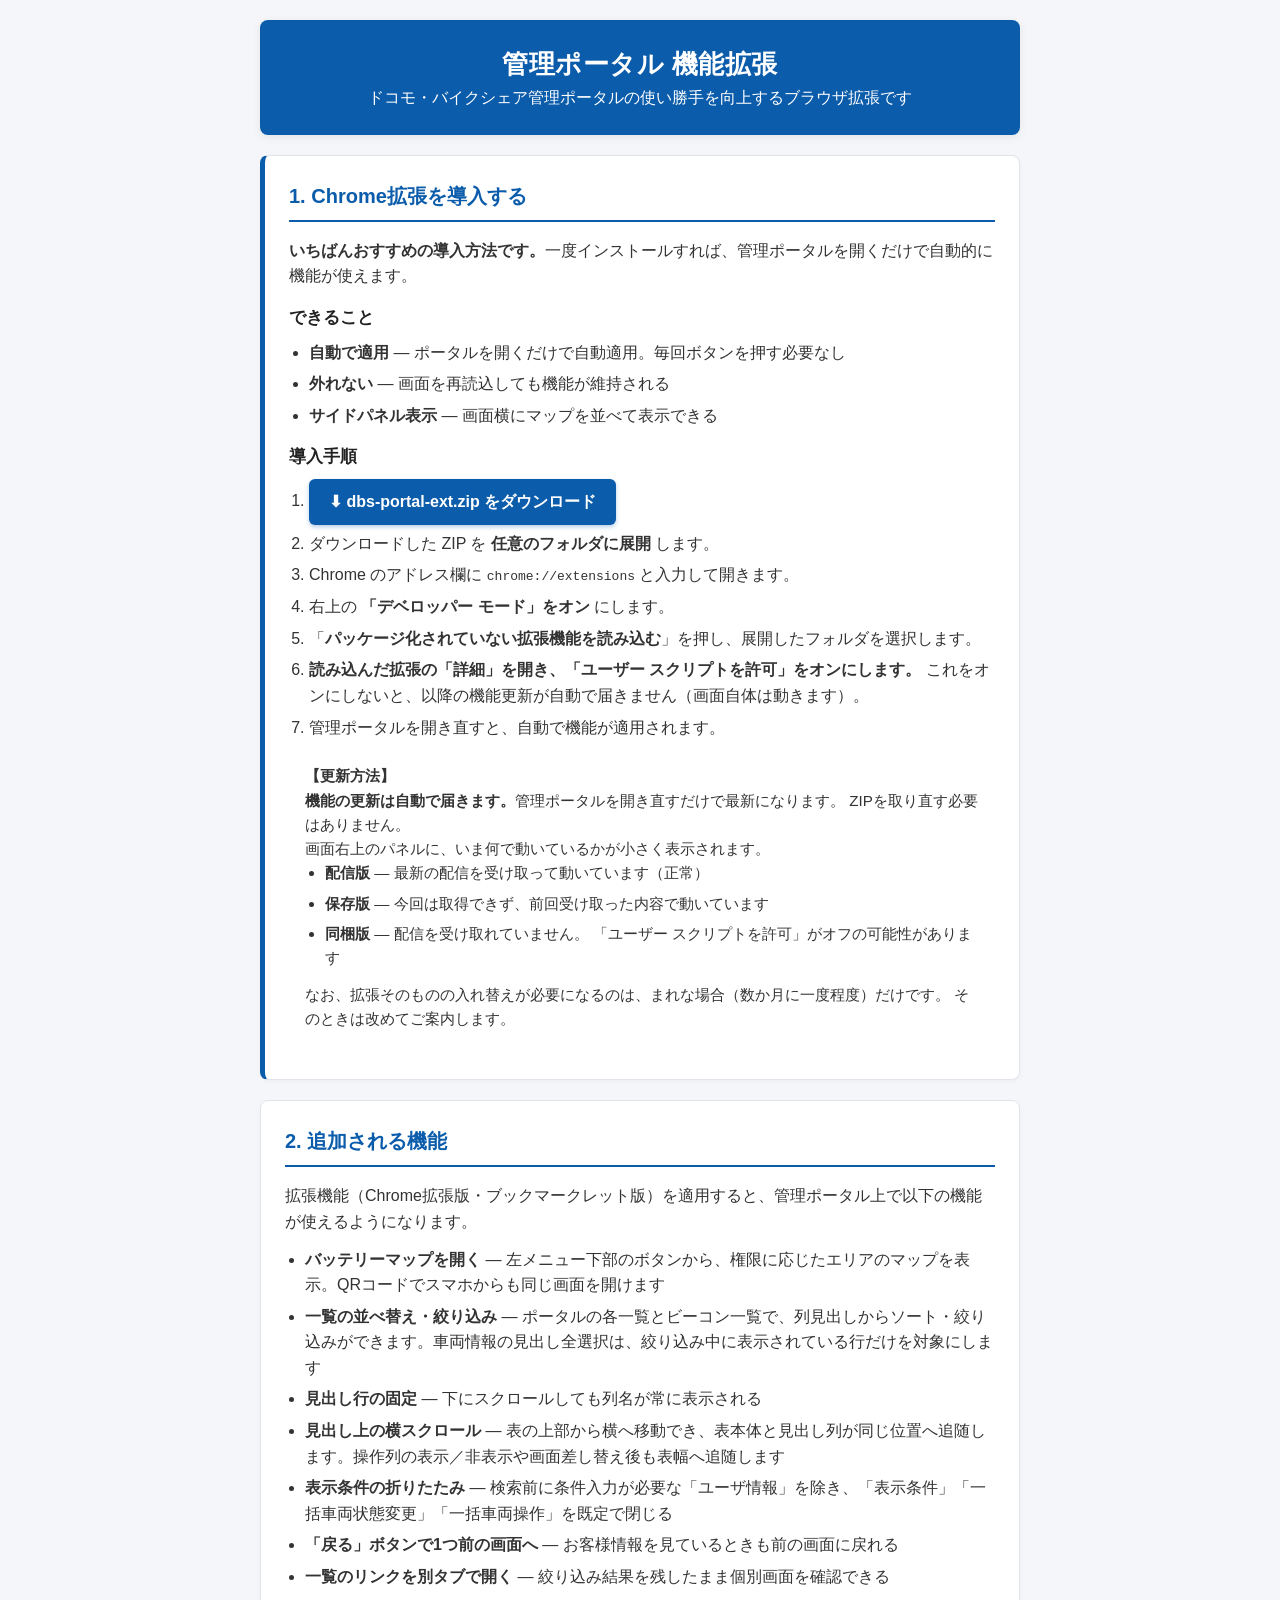
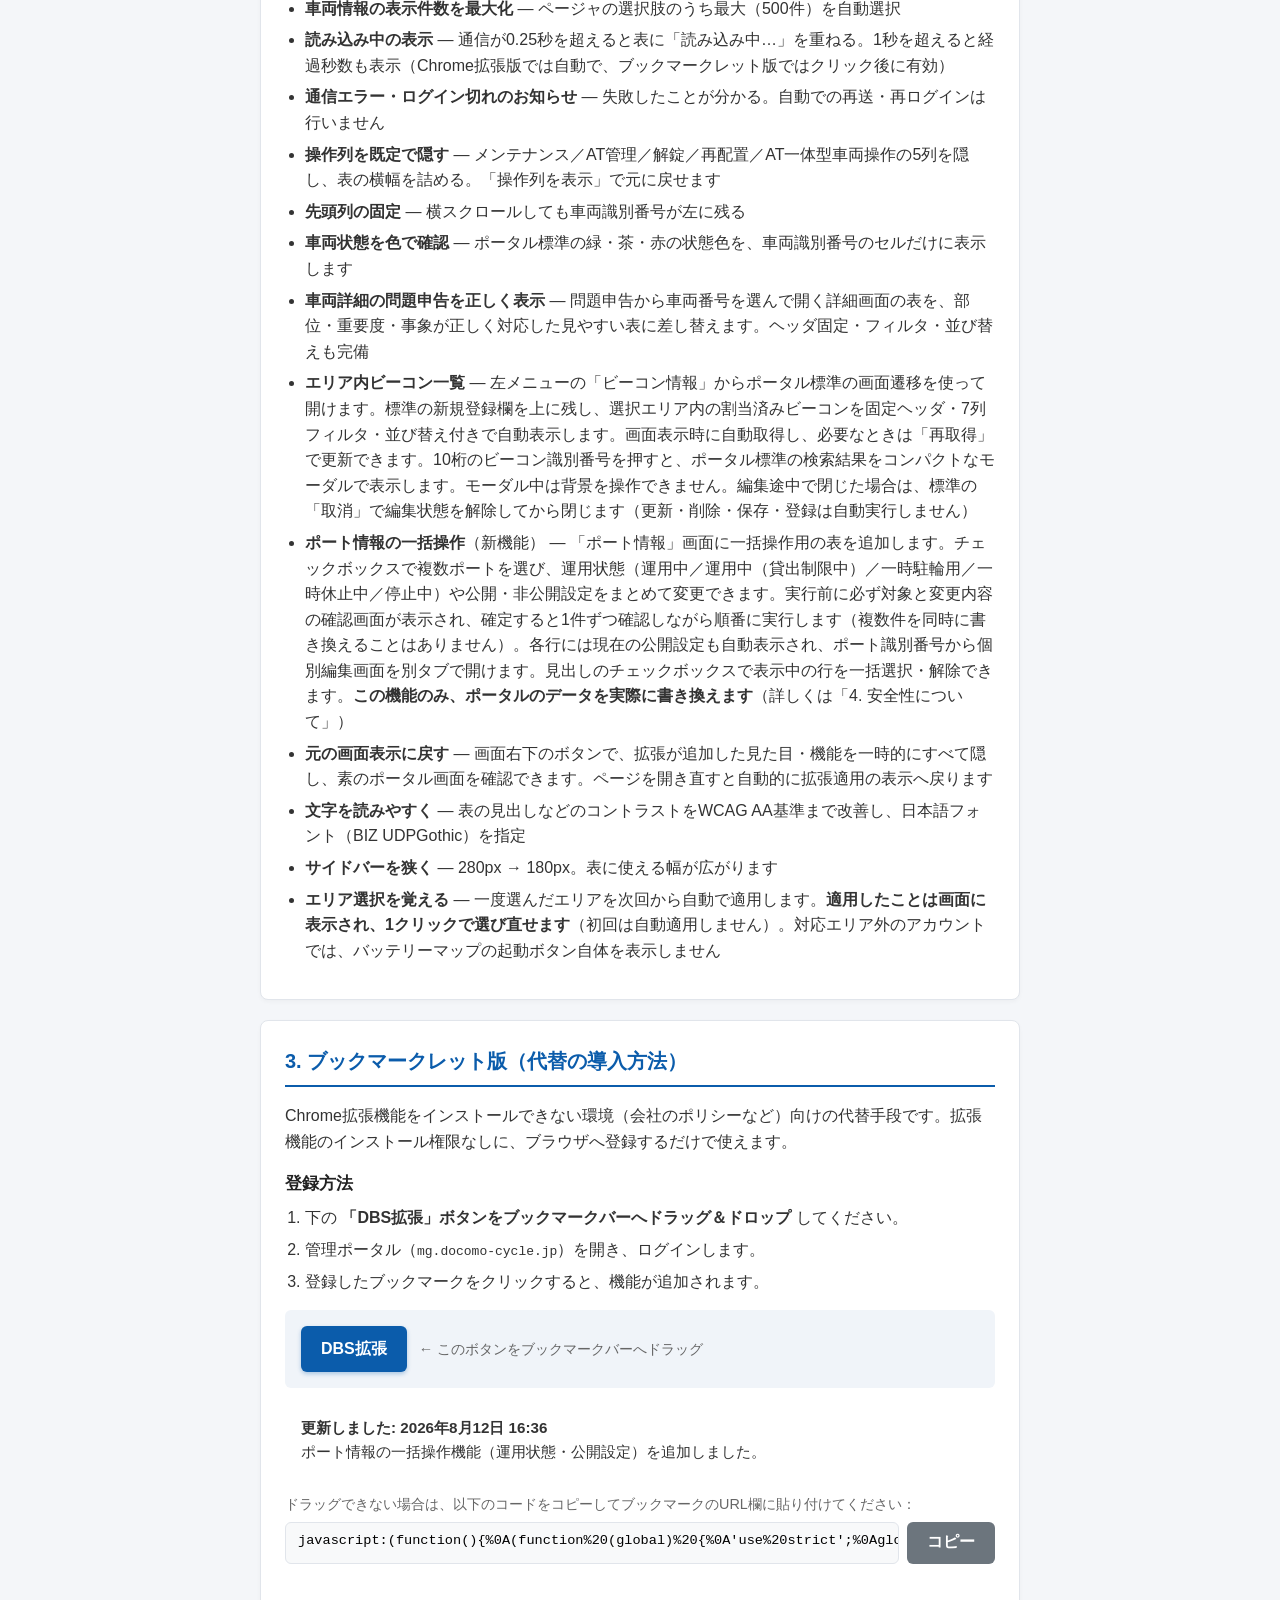
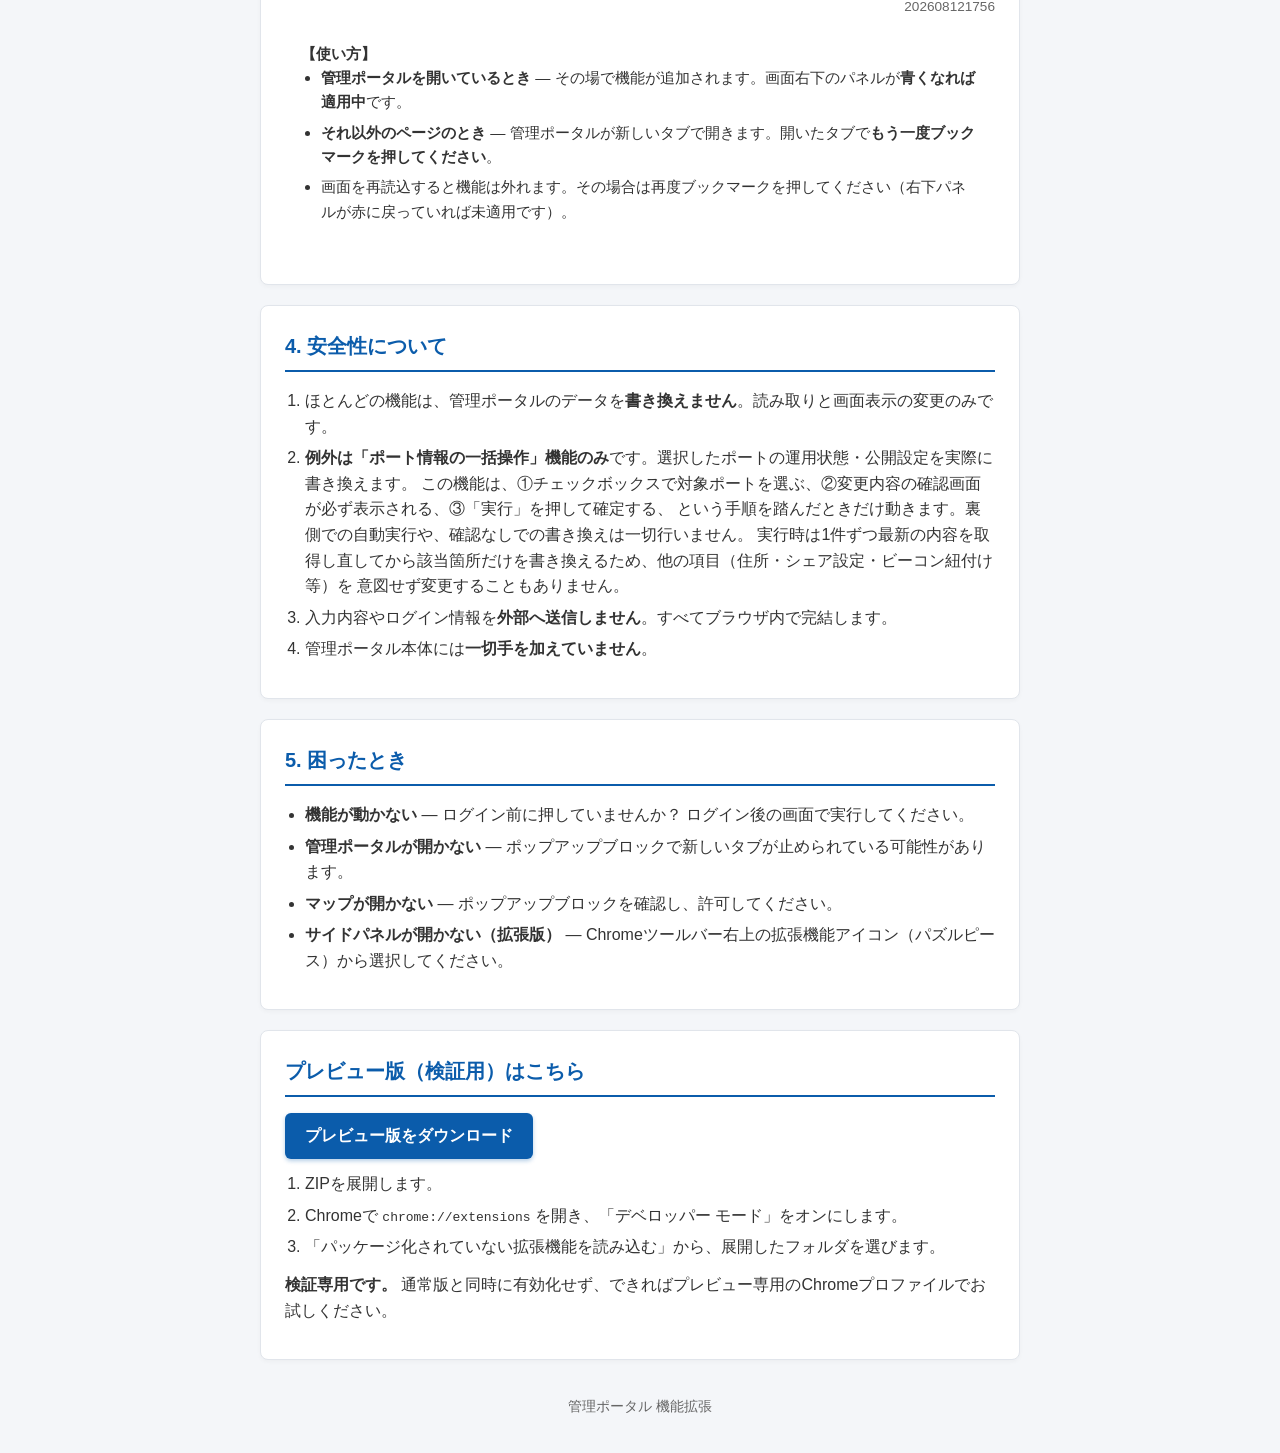
==== ext/index.html @ a85976df "ext: publish table polish preview and install guide" ====
<!DOCTYPE html>
<html lang="ja">
<head>
  <meta charset="utf-8">
  <meta name="viewport" content="width=device-width, initial-scale=1">
  <title>管理ポータル 機能拡張のご案内</title>
  <link rel="stylesheet" href="style.css">
  <script src="guide.js" defer></script>
</head>
<body>
  <div class="container">
    <header class="header">
      <h1>管理ポータル 機能拡張</h1>
      <p class="subtitle">ドコモ・バイクシェア管理ポータルの使い勝手を向上するブラウザ拡張です</p>
    </header>

    <main class="content">
      <!-- ===== 1. 導入（Chrome拡張） ===== -->
      <section class="card highlight-card" id="extension-section">
        <h2>1. Chrome拡張を導入する</h2>
        <p><strong>いちばんおすすめの導入方法です。</strong>一度インストールすれば、管理ポータルを開くだけで自動的に機能が使えます。</p>

        <h3>できること</h3>
        <ul>
          <li><strong>自動で適用</strong> — ポータルを開くだけで自動適用。毎回ボタンを押す必要なし</li>
          <li><strong>外れない</strong> — 画面を再読込しても機能が維持される</li>
          <li><strong>サイドパネル表示</strong> — 画面横にマップを並べて表示できる</li>
        </ul>

        <h3>導入手順</h3>
        <ol>
          <li><a href="dbs-portal-ext.zip" class="btn btn-primary">⬇ dbs-portal-ext.zip をダウンロード</a></li>
          <li>ダウンロードした ZIP を <strong>任意のフォルダに展開</strong> します。</li>
          <li>Chrome のアドレス欄に <code>chrome://extensions</code> と入力して開きます。</li>
          <li>右上の <strong>「デベロッパー モード」をオン</strong> にします。</li>
          <li>「<strong>パッケージ化されていない拡張機能を読み込む</strong>」を押し、展開したフォルダを選択します。</li>
          <li><strong>読み込んだ拡張の「詳細」を開き、「ユーザー スクリプトを許可」をオンにします。</strong>
            これをオンにしないと、以降の機能更新が自動で届きません（画面自体は動きます）。</li>
          <li>管理ポータルを開き直すと、自動で機能が適用されます。</li>
        </ol>

        <div class="alert alert-info">
          <p><strong>【更新方法】</strong></p>
          <p><strong>機能の更新は自動で届きます。</strong>管理ポータルを開き直すだけで最新になります。
            ZIPを取り直す必要はありません。</p>
          <p>画面右上のパネルに、いま何で動いているかが小さく表示されます。</p>
          <ul>
            <li><strong>配信版</strong> — 最新の配信を受け取って動いています（正常）</li>
            <li><strong>保存版</strong> — 今回は取得できず、前回受け取った内容で動いています</li>
            <li><strong>同梱版</strong> — 配信を受け取れていません。
              「ユーザー スクリプトを許可」がオフの可能性があります</li>
          </ul>
          <p>なお、拡張そのものの入れ替えが必要になるのは、まれな場合（数か月に一度程度）だけです。
            そのときは改めてご案内します。</p>
        </div>
      </section>

      <!-- ===== 2. 追加される機能 ===== -->
      <section class="card">
        <h2>2. 追加される機能</h2>
        <p>拡張機能（Chrome拡張版・ブックマークレット版）を適用すると、管理ポータル上で以下の機能が使えるようになります。</p>
        <ul>
          <li><strong>バッテリーマップを開く</strong> — 左メニュー下部のボタンから、権限に応じたエリアのマップを表示。QRコードでスマホからも同じ画面を開けます</li>
          <li><strong>一覧の並べ替え・絞り込み</strong> — ポータルの各一覧とビーコン一覧で、列見出しからソート・絞り込みができます。車両情報の見出し全選択は、絞り込み中に表示されている行だけを対象にします</li>
          <li><strong>見出し行の固定</strong> — 下にスクロールしても列名が常に表示される</li>
          <li><strong>見出し上の横スクロール</strong> — 表の上部から横へ移動でき、表本体と見出し列が同じ位置へ追随します。操作列の表示／非表示や画面差し替え後も表幅へ追随します</li>
          <li><strong>表示条件の折りたたみ</strong> — 検索前に条件入力が必要な「ユーザ情報」を除き、「表示条件」「一括車両状態変更」「一括車両操作」を既定で閉じる</li>
          <li><strong>「戻る」ボタンで1つ前の画面へ</strong> — お客様情報を見ているときも前の画面に戻れる</li>
          <li><strong>一覧のリンクを別タブで開く</strong> — 絞り込み結果を残したまま個別画面を確認できる</li>
          <li><strong>車両情報の表示件数を最大化</strong> — ページャの選択肢のうち最大（500件）を自動選択</li>
          <li><strong>読み込み中の表示</strong> — 通信が0.25秒を超えると表に「読み込み中…」を重ねる。1秒を超えると経過秒数も表示（Chrome拡張版では自動で、ブックマークレット版ではクリック後に有効）</li>
          <li><strong>通信エラー・ログイン切れのお知らせ</strong> — 失敗したことが分かる。自動での再送・再ログインは行いません</li>
          <li><strong>操作列を既定で隠す</strong> — メンテナンス／AT管理／解錠／再配置／AT一体型車両操作の5列を隠し、表の横幅を詰める。「操作列を表示」で元に戻せます</li>
          <li><strong>先頭列の固定</strong> — 横スクロールしても車両識別番号が左に残る</li>
          <li><strong>車両状態を色で確認</strong> — ポータル標準の緑・茶・赤の状態色を、車両識別番号のセルだけに表示します</li>
          <li><strong>車両詳細の問題申告を正しく表示</strong> — 問題申告から車両番号を選んで開く詳細画面の表を、部位・重要度・事象が正しく対応した見やすい表に差し替えます。ヘッダ固定・フィルタ・並び替えも完備</li>
          <li><strong>エリア内ビーコン一覧</strong> — 左メニューの「ビーコン情報」からポータル標準の画面遷移を使って開けます。標準の新規登録欄を上に残し、選択エリア内の割当済みビーコンを固定ヘッダ・7列フィルタ・並び替え付きで自動表示します。画面表示時に自動取得し、必要なときは「再取得」で更新できます。10桁のビーコン識別番号を押すと、ポータル標準の検索結果をコンパクトなモーダルで表示します。モーダル中は背景を操作できません。編集途中で閉じた場合は、標準の「取消」で編集状態を解除してから閉じます（更新・削除・保存・登録は自動実行しません）</li>
          <li><strong>ポート情報の一括操作</strong>（新機能） — 「ポート情報」画面に一括操作用の表を追加します。チェックボックスで複数ポートを選び、運用状態（運用中／運用中（貸出制限中）／一時駐輪用／一時休止中／停止中）や公開・非公開設定をまとめて変更できます。実行前に必ず対象と変更内容の確認画面が表示され、確定すると1件ずつ確認しながら順番に実行します（複数件を同時に書き換えることはありません）。各行には現在の公開設定も自動表示され、ポート識別番号から個別編集画面を別タブで開けます。見出しのチェックボックスで表示中の行を一括選択・解除できます。<strong>この機能のみ、ポータルのデータを実際に書き換えます</strong>（詳しくは「4. 安全性について」）</li>
          <li><strong>元の画面表示に戻す</strong> — 画面右下のボタンで、拡張が追加した見た目・機能を一時的にすべて隠し、素のポータル画面を確認できます。ページを開き直すと自動的に拡張適用の表示へ戻ります</li>
          <li><strong>文字を読みやすく</strong> — 表の見出しなどのコントラストをWCAG AA基準まで改善し、日本語フォント（BIZ UDPGothic）を指定</li>
          <li><strong>サイドバーを狭く</strong> — 280px → 180px。表に使える幅が広がります</li>
          <li><strong>エリア選択を覚える</strong> — 一度選んだエリアを次回から自動で適用します。<strong>適用したことは画面に表示され、1クリックで選び直せます</strong>（初回は自動適用しません）。対応エリア外のアカウントでは、バッテリーマップの起動ボタン自体を表示しません</li>
        </ul>
      </section>

      <!-- ===== 3. ブックマークレット版（代替の導入方法） ===== -->
      <section class="card" id="bookmarklet-section">
        <h2>3. ブックマークレット版（代替の導入方法）</h2>
        <p>Chrome拡張機能をインストールできない環境（会社のポリシーなど）向けの代替手段です。拡張機能のインストール権限なしに、ブラウザへ登録するだけで使えます。</p>

        <div id="bookmarklet-status-container">
          <h3>登録方法</h3>
          <ol>
            <li>下の <strong>「DBS拡張」ボタンをブックマークバーへドラッグ＆ドロップ</strong> してください。</li>
            <li>管理ポータル（<code>mg.docomo-cycle.jp</code>）を開き、ログインします。</li>
            <li>登録したブックマークをクリックすると、機能が追加されます。</li>
          </ol>

          <div class="bookmarklet-drag-area">
            <a id="bookmarklet-link" href="#" class="btn btn-primary btn-drag">DBS拡張</a>
            <span class="drag-help">← このボタンをブックマークバーへドラッグ</span>
          </div>


        <div class="alert alert-success" id="update-notice">
          <p><strong>更新しました: 2026年8月12日 16:36</strong></p>
          <p>ポート情報の一括操作機能（運用状態・公開設定）を追加しました。</p>
        </div>
<div class="bookmarklet-copy-area">
            <label for="bookmarklet-text">ドラッグできない場合は、以下のコードをコピーしてブックマークのURL欄に貼り付けてください：</label>
            <div class="input-group">
              <textarea id="bookmarklet-text" readonly placeholder="読み込み中..."></textarea>
              <button type="button" id="btn-copy-bookmarklet" class="btn btn-secondary">コピー</button>
            </div>
            <span id="copy-message" class="copy-message" aria-live="polite"></span>
          </div>

          <div id="version-info" class="version-info">
            <span id="bookmarklet-version">読み込み中...</span>
          </div>
        </div>

        <div class="alert alert-info">
          <p><strong>【使い方】</strong></p>
          <ul>
            <li><strong>管理ポータルを開いているとき</strong> — その場で機能が追加されます。画面右下のパネルが<strong>青くなれば適用中</strong>です。</li>
            <li><strong>それ以外のページのとき</strong> — 管理ポータルが新しいタブで開きます。開いたタブで<strong>もう一度ブックマークを押してください</strong>。</li>
            <li>画面を再読込すると機能は外れます。その場合は再度ブックマークを押してください（右下パネルが赤に戻っていれば未適用です）。</li>
          </ul>
        </div>
      </section>

      <!-- ===== 4. 安全性について ===== -->
      <section class="card security-card">
        <h2>4. 安全性について</h2>
        <ul>
          <li>ほとんどの機能は、管理ポータルのデータを<strong>書き換えません</strong>。読み取りと画面表示の変更のみです。</li>
          <li><strong>例外は「ポート情報の一括操作」機能のみ</strong>です。選択したポートの運用状態・公開設定を実際に書き換えます。
            この機能は、①チェックボックスで対象ポートを選ぶ、②変更内容の確認画面が必ず表示される、③「実行」を押して確定する、
            という手順を踏んだときだけ動きます。裏側での自動実行や、確認なしでの書き換えは一切行いません。
            実行時は1件ずつ最新の内容を取得し直してから該当箇所だけを書き換えるため、他の項目（住所・シェア設定・ビーコン紐付け等）を
            意図せず変更することもありません。</li>
          <li>入力内容やログイン情報を<strong>外部へ送信しません</strong>。すべてブラウザ内で完結します。</li>
          <li>管理ポータル本体には<strong>一切手を加えていません</strong>。</li>
        </ul>
      </section>

      <!-- ===== 5. 困ったとき ===== -->
      <section class="card">
        <h2>5. 困ったとき</h2>
        <ul>
          <li><strong>機能が動かない</strong> — ログイン前に押していませんか？ ログイン後の画面で実行してください。</li>
          <li><strong>管理ポータルが開かない</strong> — ポップアップブロックで新しいタブが止められている可能性があります。</li>
          <li><strong>マップが開かない</strong> — ポップアップブロックを確認し、許可してください。</li>
          <li><strong>サイドパネルが開かない（拡張版）</strong> — Chromeツールバー右上の拡張機能アイコン（パズルピース）から選択してください。</li>
        </ul>
      </section>

      <section class="card" id="preview-extension">
        <h2>プレビュー版（検証用）はこちら</h2>
        <p><a class="btn btn-primary" href="preview/dbs-portal-ext-preview-202608130729.zip">プレビュー版をダウンロード</a></p>
        <ol>
          <li>ZIPを展開します。</li>
          <li>Chromeで <code>chrome://extensions</code> を開き、「デベロッパー モード」をオンにします。</li>
          <li>「パッケージ化されていない拡張機能を読み込む」から、展開したフォルダを選びます。</li>
        </ol>
        <p><strong>検証専用です。</strong> 通常版と同時に有効化せず、できればプレビュー専用のChromeプロファイルでお試しください。</p>
      </section>
    </main>

    <footer class="footer">
      <p>管理ポータル 機能拡張</p>
    </footer>
  </div>
</body>
</html>
---- ext/style.css ----
/* 基本スタイル */
:root {
  --primary-color: #0b5cab;
  --primary-hover: #08447f;
  --bg-color: #f4f6f9;
  --card-bg: #ffffff;
  --text-color: #333333;
  --text-muted: #666666;
  --border-color: #e1e5eb;
  --border-radius: 8px;
  --warning-bg: #fff9e6;
  --warning-border: #ffe58f;
  --warning-text: #8a6d3b;
  --notice-bg: #f0f7ff;
  --notice-border: #bae7ff;
  --status-blue: #0b5cab;
  --status-red: #d9534f;
}

* {
  box-sizing: border-box;
  margin: 0;
  padding: 0;
}

body {
  font-family: -apple-system, BlinkMacSystemFont, "Segoe UI", Roboto, "Helvetica Neue", Arial, "Hiragino Kaku Gothic ProN", "Hiragino Sans", Meiryo, sans-serif;
  line-height: 1.6;
  color: var(--text-color);
  background-color: var(--bg-color);
  padding: 20px 15px;
}

.container {
  max-width: 760px;
  margin: 0 auto;
}

/* ヘッダー */
.header {
  background-color: var(--primary-color);
  color: #ffffff;
  padding: 24px 20px;
  border-radius: var(--border-radius);
  margin-bottom: 20px;
  text-align: center;
  box-shadow: 0 2px 8px rgba(0,0,0,0.08);
}

.header h1 {
  font-size: 1.6rem;
  font-weight: 700;
  letter-spacing: 0.02em;
}

/* カード共通 */
.card {
  background: var(--card-bg);
  border: 1px solid var(--border-color);
  border-radius: var(--border-radius);
  padding: 24px;
  margin-bottom: 20px;
  box-shadow: 0 2px 4px rgba(0,0,0,0.03);
}

.card h2 {
  font-size: 1.25rem;
  color: var(--primary-color);
  border-bottom: 2px solid var(--primary-color);
  padding-bottom: 8px;
  margin-bottom: 16px;
}

.card h3 {
  font-size: 1.05rem;
  margin: 16px 0 8px 0;
  color: #222222;
}

.card p {
  margin-bottom: 12px;
}

.card ul, .card ol {
  margin-left: 20px;
  margin-bottom: 12px;
}

.card li {
  margin-bottom: 6px;
}

/* 強調カード */
.highlight-card {
  border-left: 5px solid var(--primary-color);
}

.lead-text {
  font-weight: 600;
  color: var(--primary-color);
}

/* ステータスインジケータ案内 */
.status-indicator-info {
  background: #f8f9fa;
  border-left: 4px solid var(--primary-color);
  padding: 12px 16px;
  margin: 12px 0;
  border-radius: 0 var(--border-radius) var(--border-radius) 0;
}

.status-indicator-info strong {
  color: var(--status-blue);
}

/* アラートボックス */
.alert {
  padding: 12px 16px;
  border-radius: 6px;
  margin: 12px 0;
  font-size: 0.95rem;
}

.alert-warning {
  background-color: var(--warning-bg);
  border: 1px solid var(--warning-border);
  color: var(--warning-text);
}

.alert-notice {
  background-color: var(--notice-bg);
  border: 1px solid var(--notice-border);
  color: #003a8c;
}

.alert p {
  margin-bottom: 0;
}

/* ブックマークレットエリア */
.bookmarklet-drag-area {
  display: flex;
  align-items: center;
  flex-wrap: wrap;
  gap: 12px;
  margin: 16px 0;
  padding: 16px;
  background-color: #f0f4f9;
  border-radius: 6px;
}

.btn {
  display: inline-block;
  font-weight: 600;
  text-align: center;
  vertical-align: middle;
  cursor: pointer;
  padding: 10px 20px;
  font-size: 1rem;
  border-radius: 6px;
  text-decoration: none;
  border: none;
  transition: background-color 0.2s ease;
}

.btn-primary {
  background-color: var(--primary-color);
  color: #ffffff;
  box-shadow: 0 2px 4px rgba(11, 92, 171, 0.3);
}

.btn-primary:hover {
  background-color: var(--primary-hover);
}

.btn-secondary {
  background-color: #6c757d;
  color: #ffffff;
}

.btn-secondary:hover {
  background-color: #5a6268;
}

.drag-help {
  font-size: 0.9rem;
  color: var(--text-muted);
}

.bookmarklet-copy-area {
  margin-top: 16px;
}

.bookmarklet-copy-area label {
  display: block;
  font-size: 0.9rem;
  margin-bottom: 6px;
  color: var(--text-muted);
}

.input-group {
  display: flex;
  gap: 8px;
}

#bookmarklet-text {
  flex: 1;
  height: 42px;
  padding: 8px 12px;
  font-family: monospace, monospace;
  font-size: 0.85rem;
  border: 1px solid var(--border-color);
  border-radius: 6px;
  resize: none;
  white-space: nowrap;
  overflow: hidden;
  text-overflow: ellipsis;
  background-color: #f8f9fa;
}

.copy-message {
  display: block;
  font-size: 0.85rem;
  color: #28a745;
  margin-top: 4px;
  min-height: 1.2em;
}

.version-info {
  margin-top: 12px;
  font-size: 0.85rem;
  color: var(--text-muted);
  text-align: right;
}

/* リスト・コード表現 */
.code-inline {
  font-family: monospace, monospace;
  background-color: #eef2f7;
  padding: 2px 6px;
  border-radius: 4px;
  color: #d63384;
  font-size: 0.9em;
}

.step-list ol, ol.step-list {
  padding-left: 20px;
}

.step-list li {
  margin-bottom: 8px;
}

.trouble-list li {
  margin-bottom: 12px;
}

.security-card ul {
  list-style-type: check;
}

/* エラー状態・準備中メッセージ */
.fallback-message {
  padding: 16px;
  background-color: #fff3cd;
  border: 1px solid #ffeeba;
  color: #856404;
  border-radius: 6px;
  font-weight: bold;
  text-align: center;
}

/* フッター */
.footer {
  text-align: center;
  padding: 16px;
  font-size: 0.85rem;
  color: var(--text-muted);
}
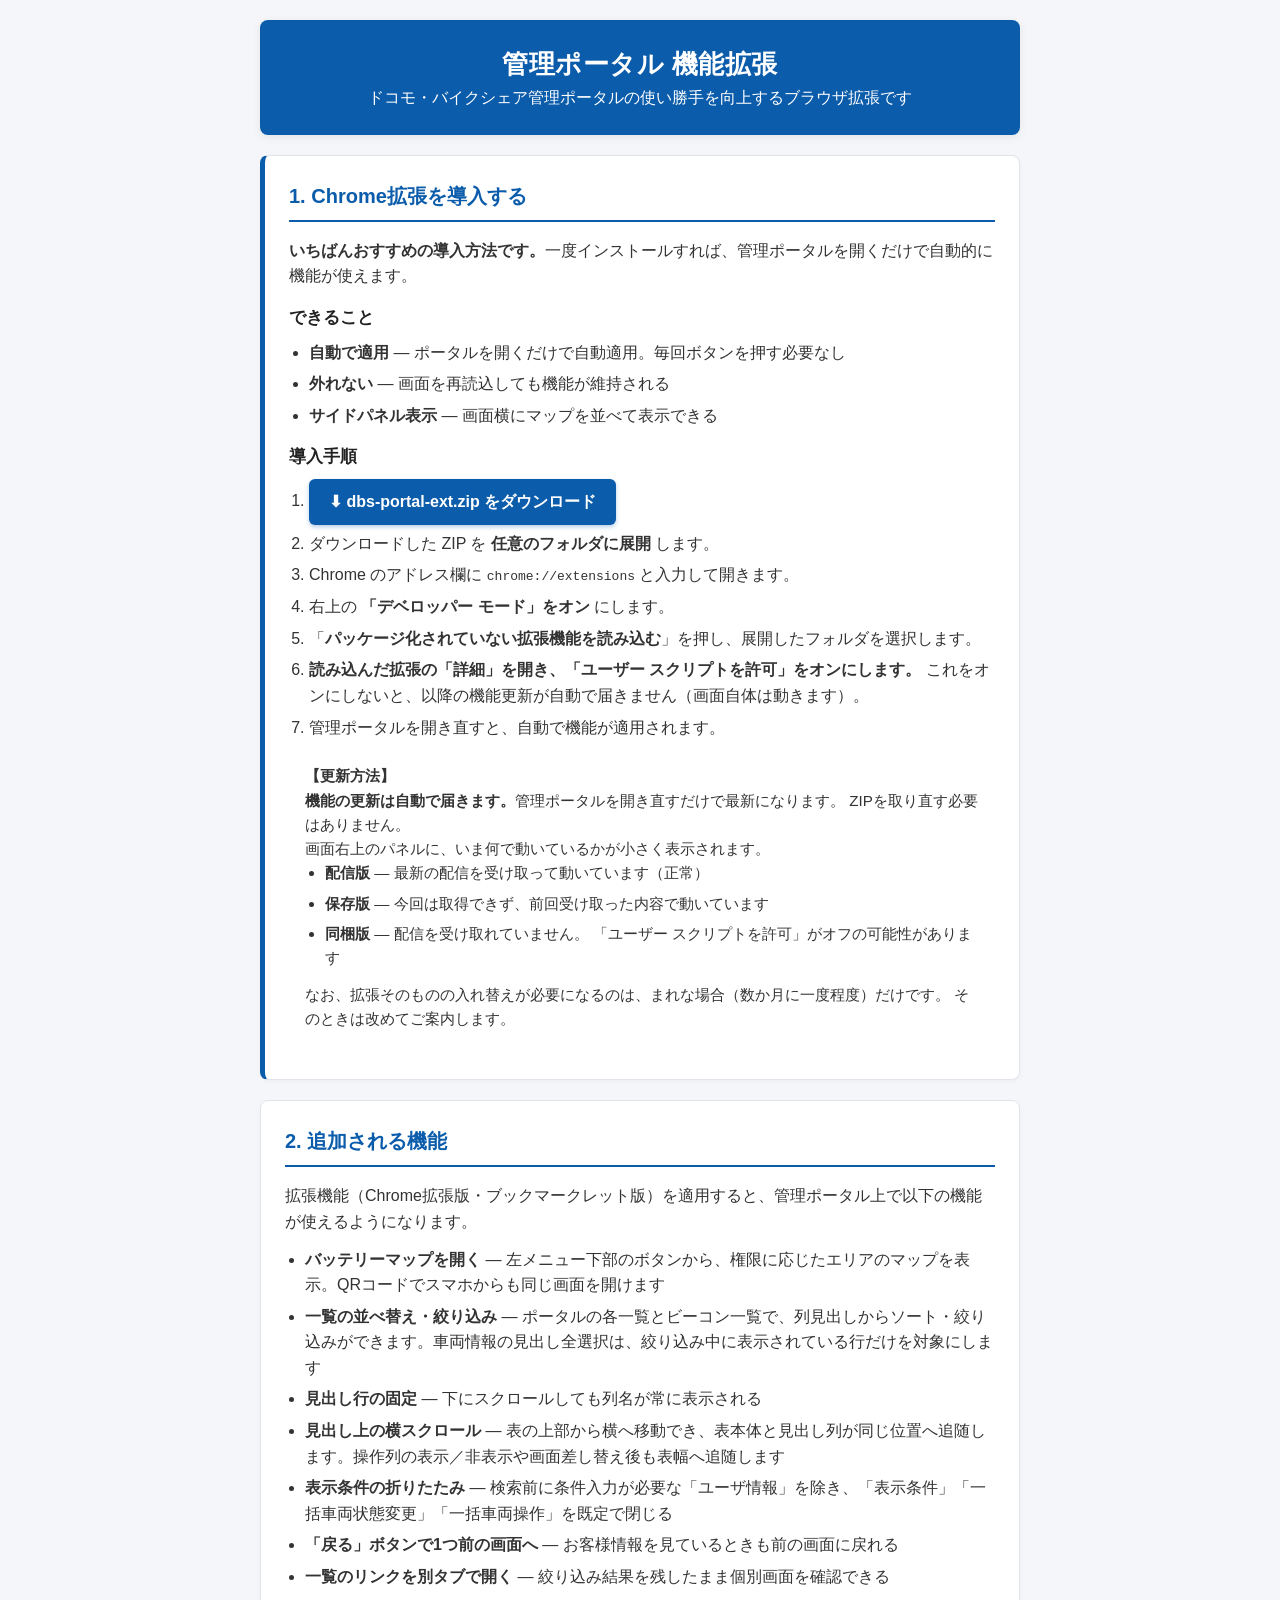
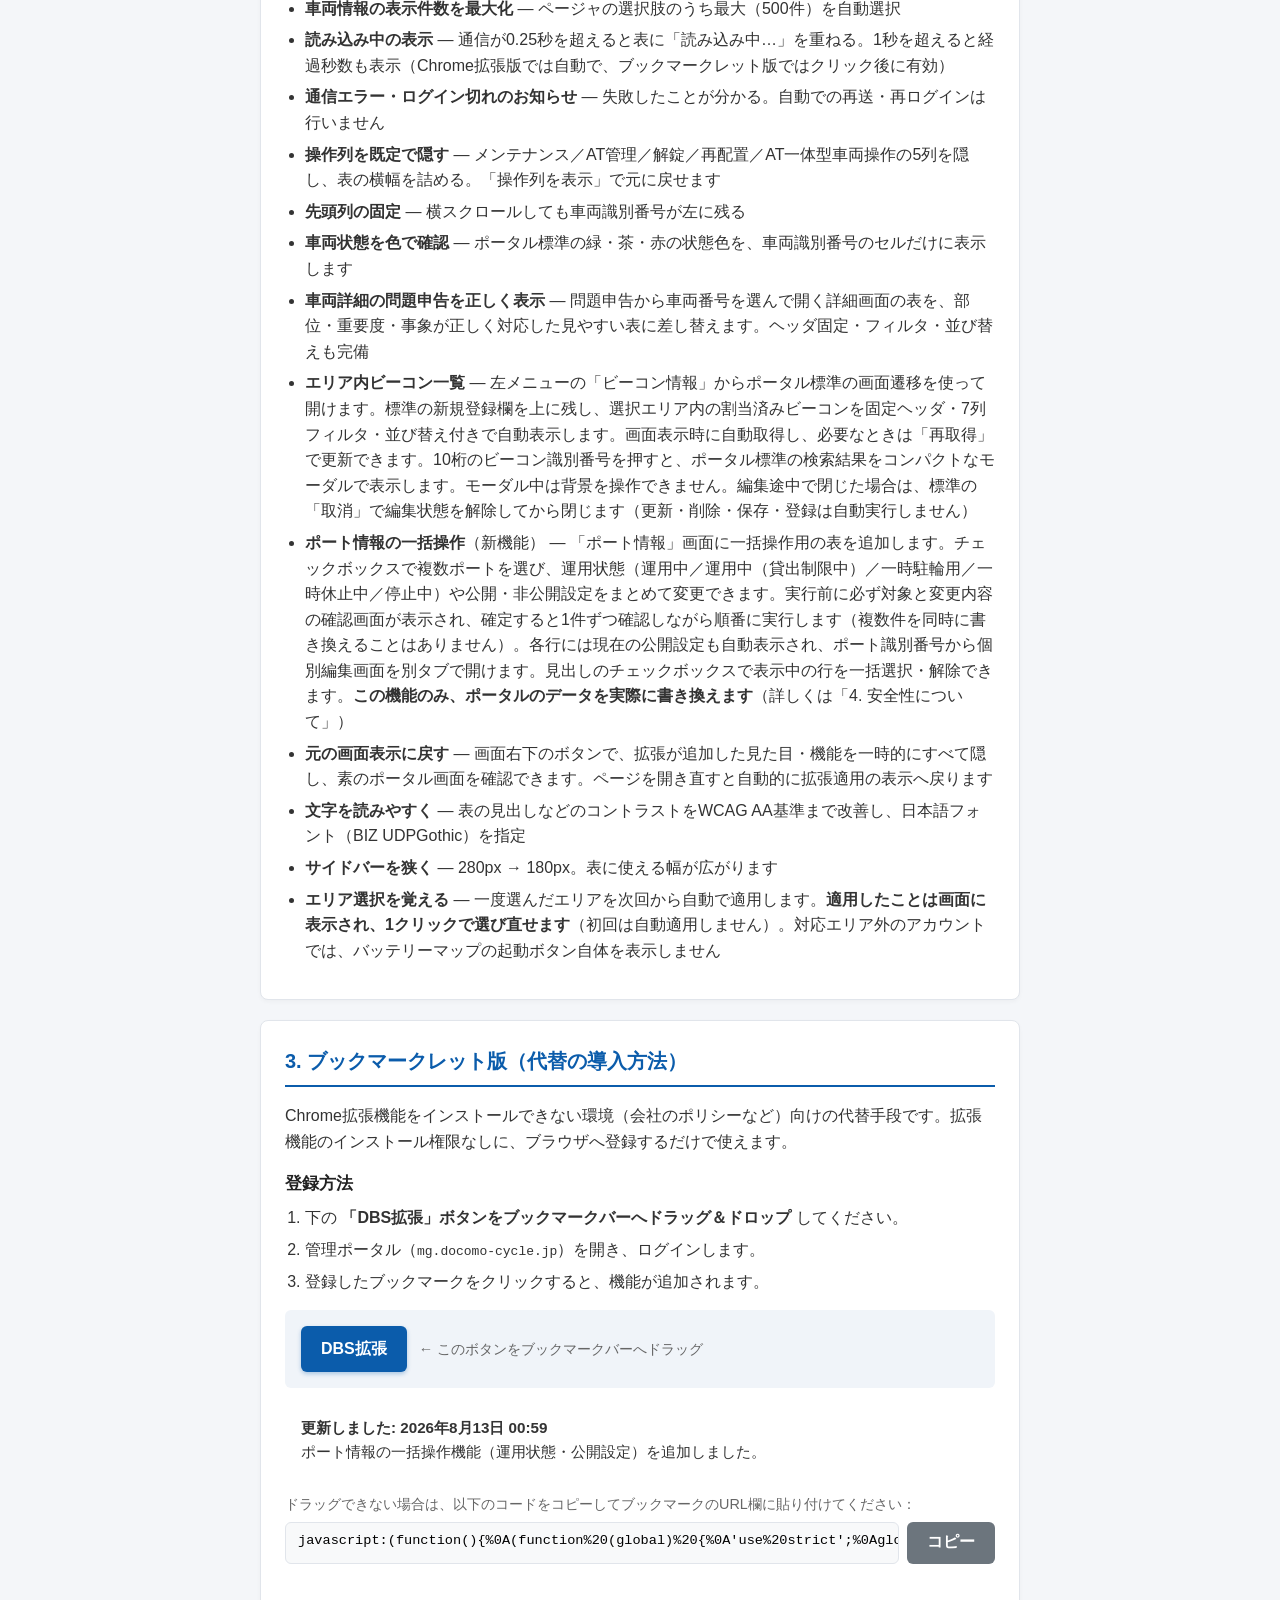
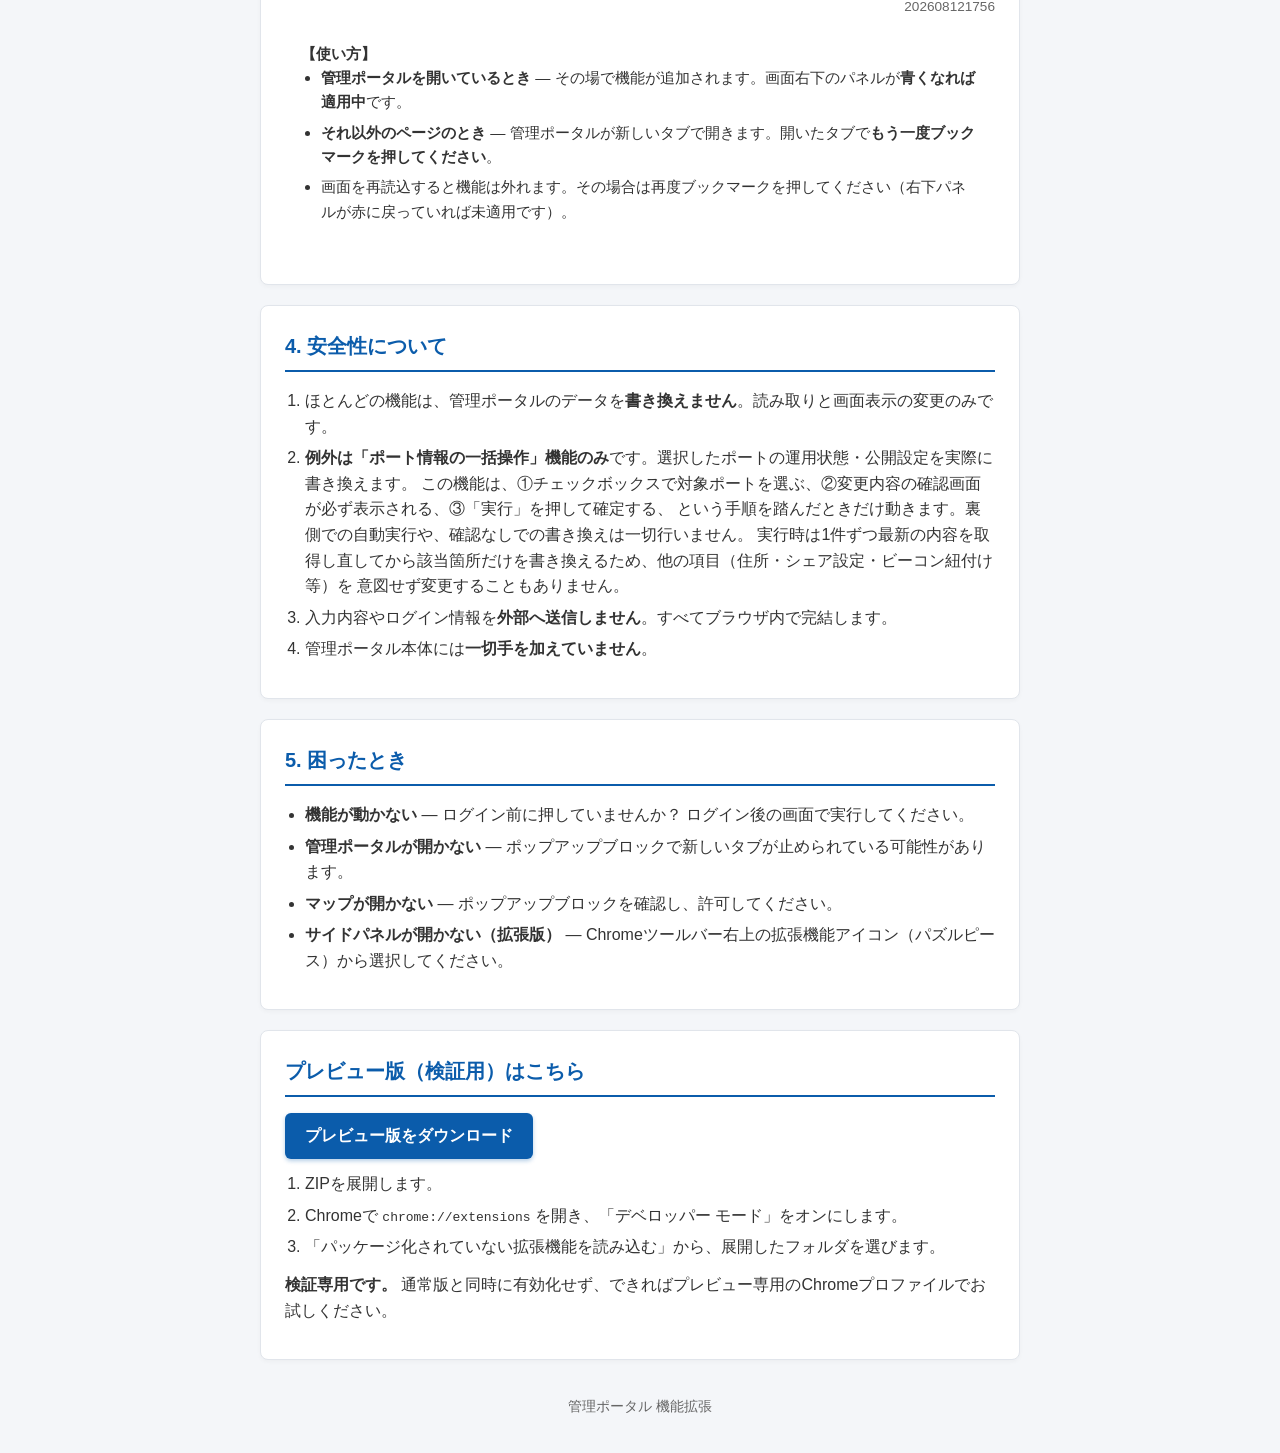
==== commit fce5dd92: "ext: publish preview fixes for navigation overlay and abort handling (202608130058)" ====
--- a/ext/index.html
+++ b/ext/index.html
@@ -1,4 +1,4 @@
-<!DOCTYPE html>
+﻿<!DOCTYPE html>
 <html lang="ja">
 <head>
   <meta charset="utf-8">
@@ -103,7 +103,7 @@
 
 
         <div class="alert alert-success" id="update-notice">
-          <p><strong>更新しました: 2026年8月12日 16:36</strong></p>
+          <p><strong>更新しました: 2026年8月13日 00:59</strong></p>
           <p>ポート情報の一括操作機能（運用状態・公開設定）を追加しました。</p>
         </div>
 <div class="bookmarklet-copy-area">
@@ -158,7 +158,7 @@
 
       <section class="card" id="preview-extension">
         <h2>プレビュー版（検証用）はこちら</h2>
-        <p><a class="btn btn-primary" href="preview/dbs-portal-ext-preview-202608130729.zip">プレビュー版をダウンロード</a></p>
+        <p><a class="btn btn-primary" href="preview/dbs-portal-ext-preview-202608130821.zip">プレビュー版をダウンロード</a></p>
         <ol>
           <li>ZIPを展開します。</li>
           <li>Chromeで <code>chrome://extensions</code> を開き、「デベロッパー モード」をオンにします。</li>
@@ -174,3 +174,4 @@
   </div>
 </body>
 </html>
+
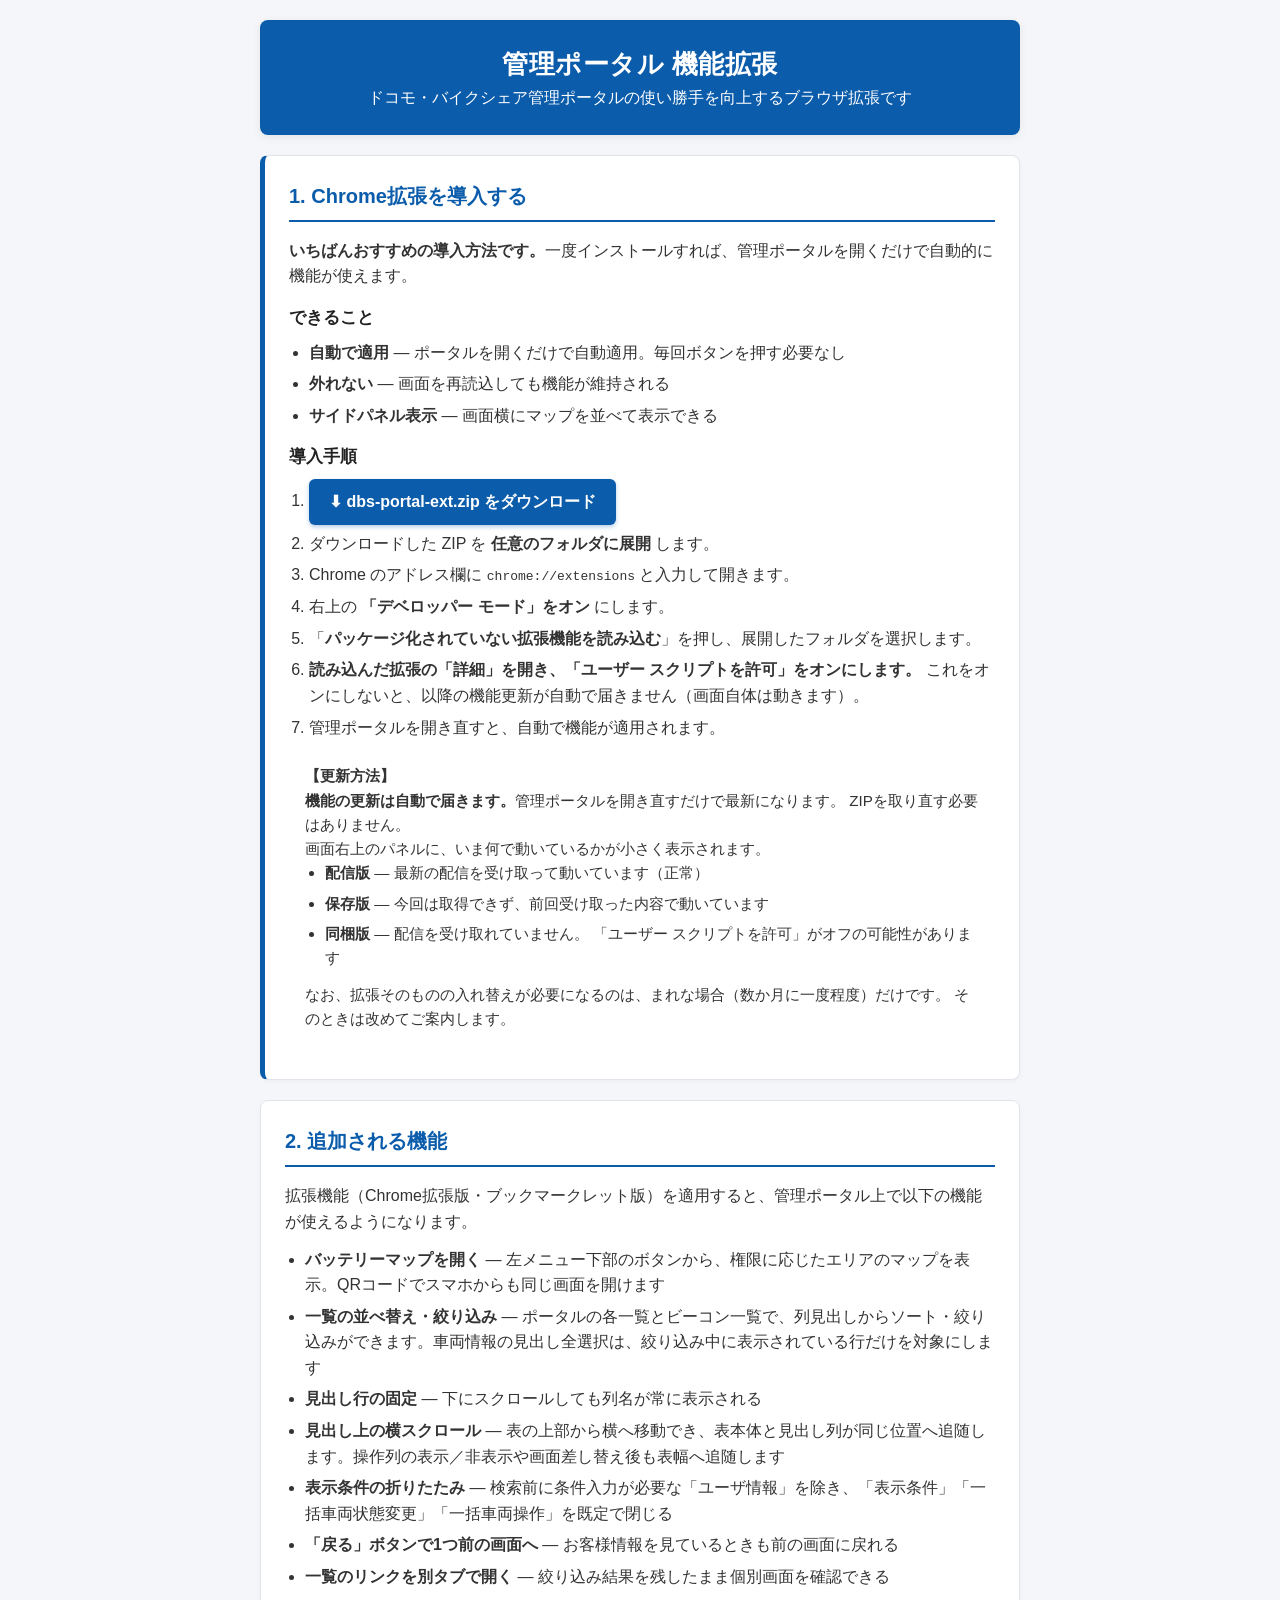
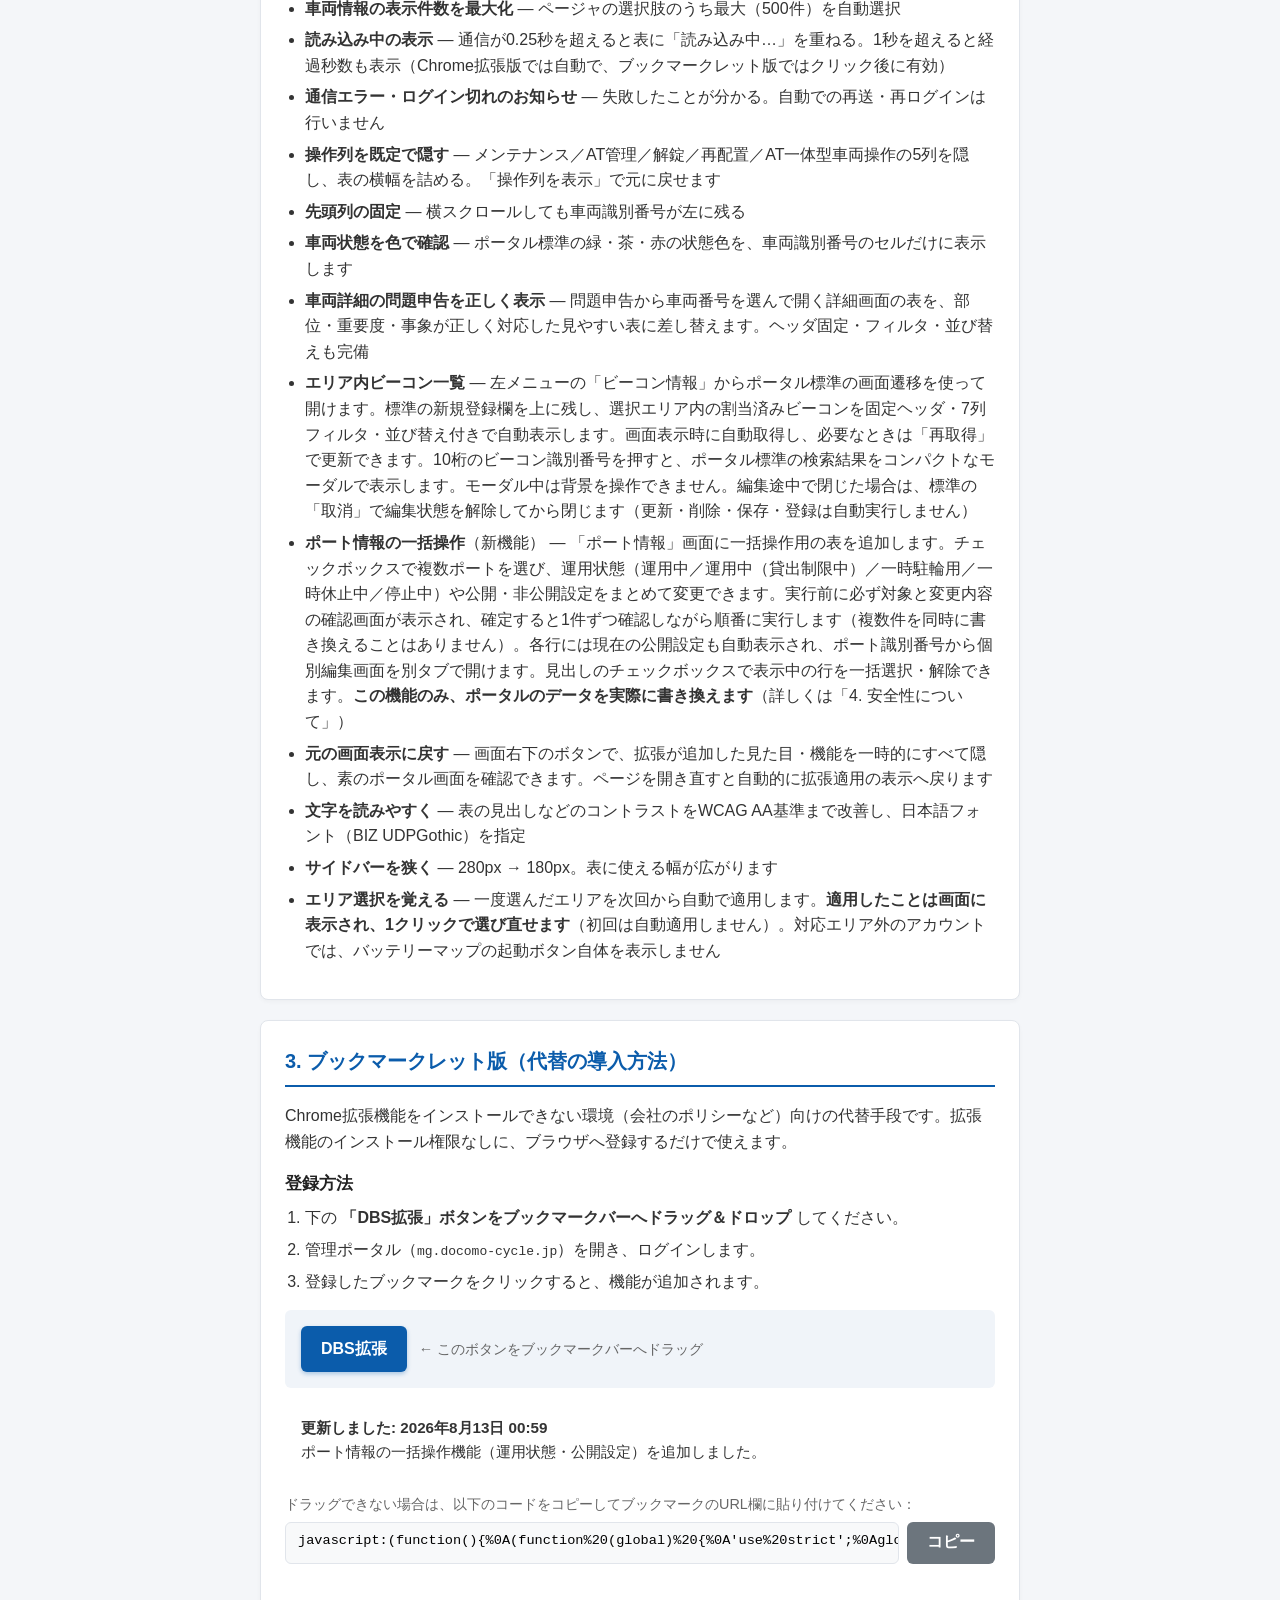
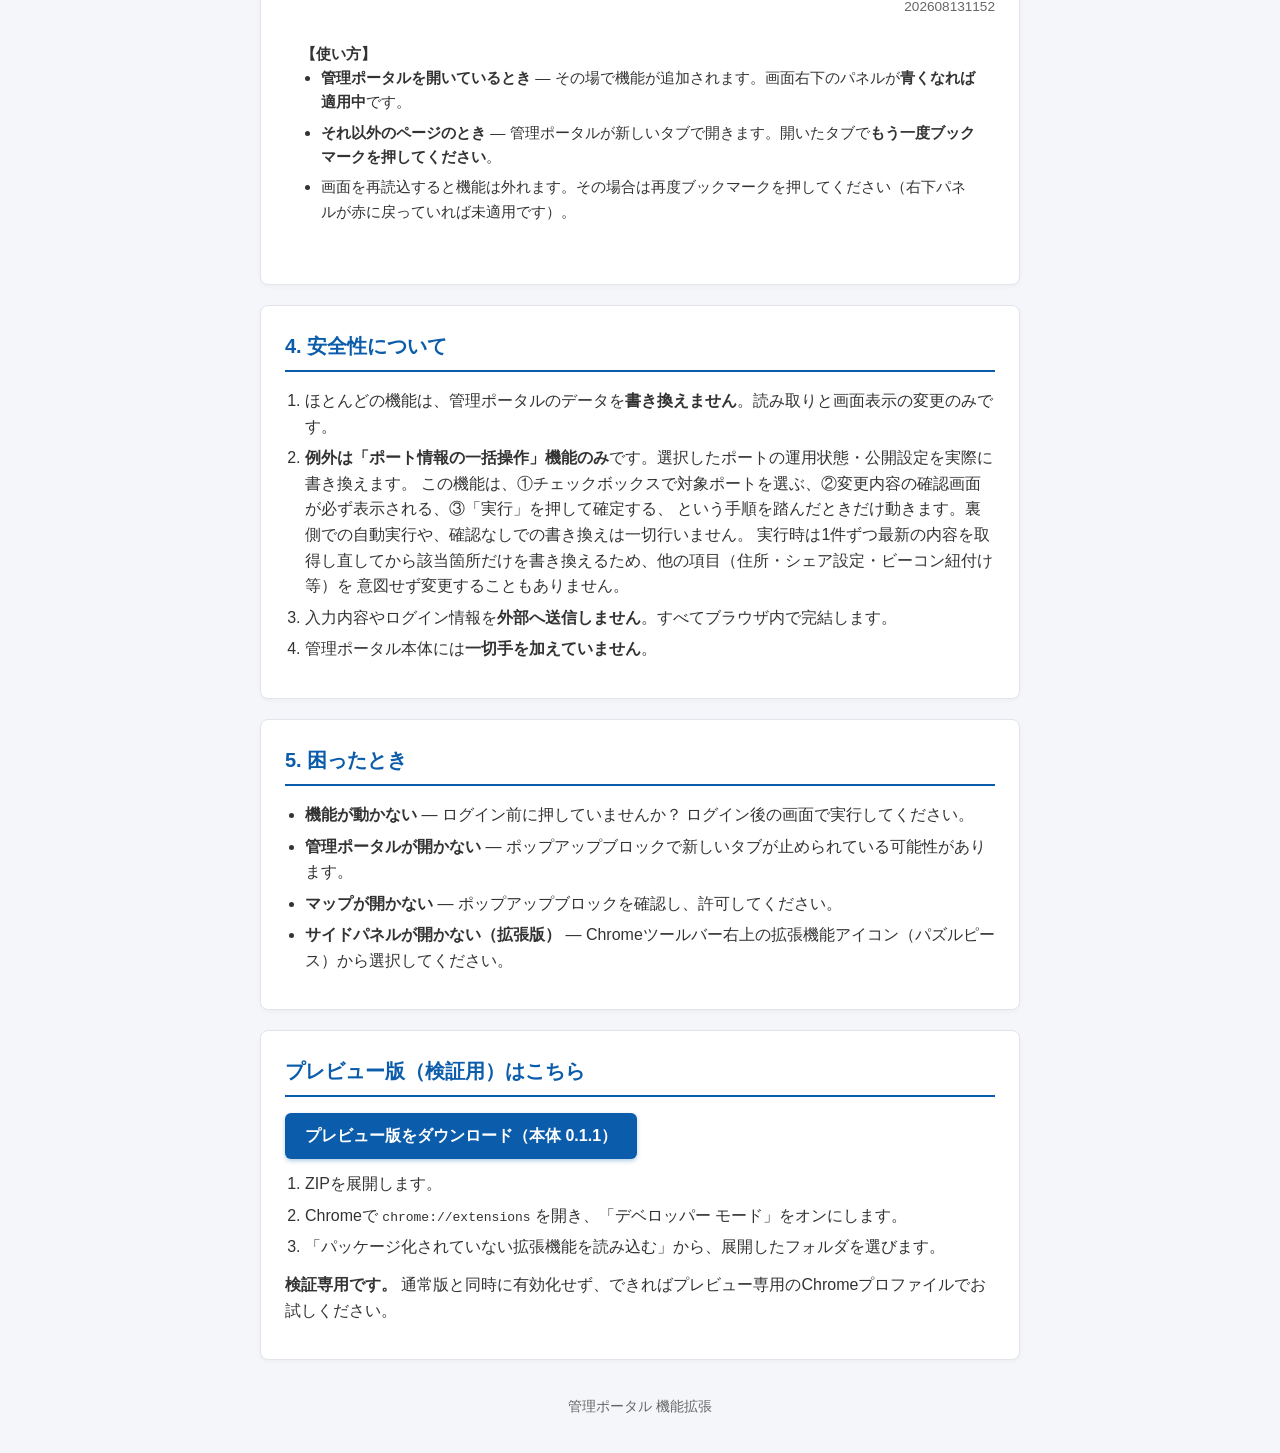
==== commit 5a135888: "ext guide: プレビュー版ダウンロードを本体0.1.1へ更新" ====
--- a/ext/index.html
+++ b/ext/index.html
@@ -158,7 +158,7 @@
 
       <section class="card" id="preview-extension">
         <h2>プレビュー版（検証用）はこちら</h2>
-        <p><a class="btn btn-primary" href="preview/dbs-portal-ext-preview-202608130821.zip">プレビュー版をダウンロード</a></p>
+        <p><a class="btn btn-primary" href="preview/dbs-portal-ext-preview-202608131710.zip">プレビュー版をダウンロード（本体 0.1.1）</a></p>
         <ol>
           <li>ZIPを展開します。</li>
           <li>Chromeで <code>chrome://extensions</code> を開き、「デベロッパー モード」をオンにします。</li>
@@ -175,3 +175,4 @@
 </body>
 </html>
 
+
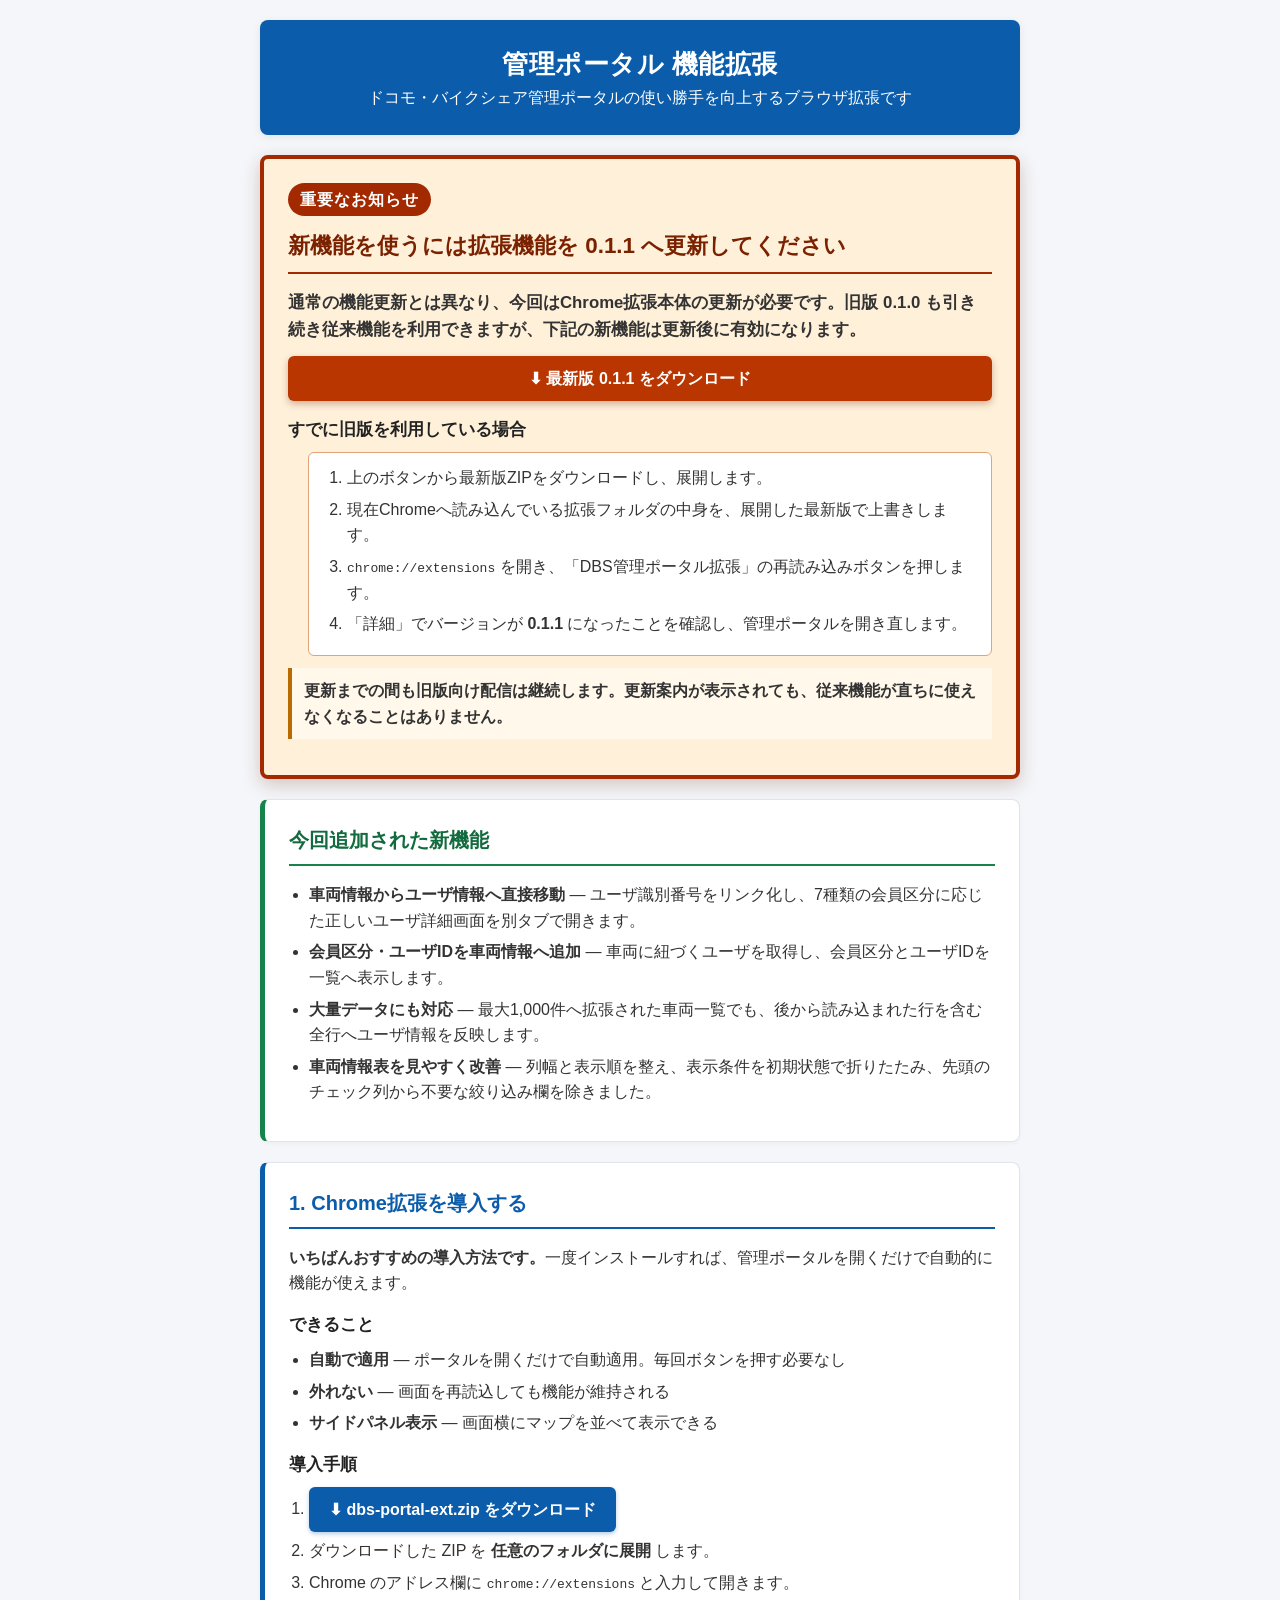
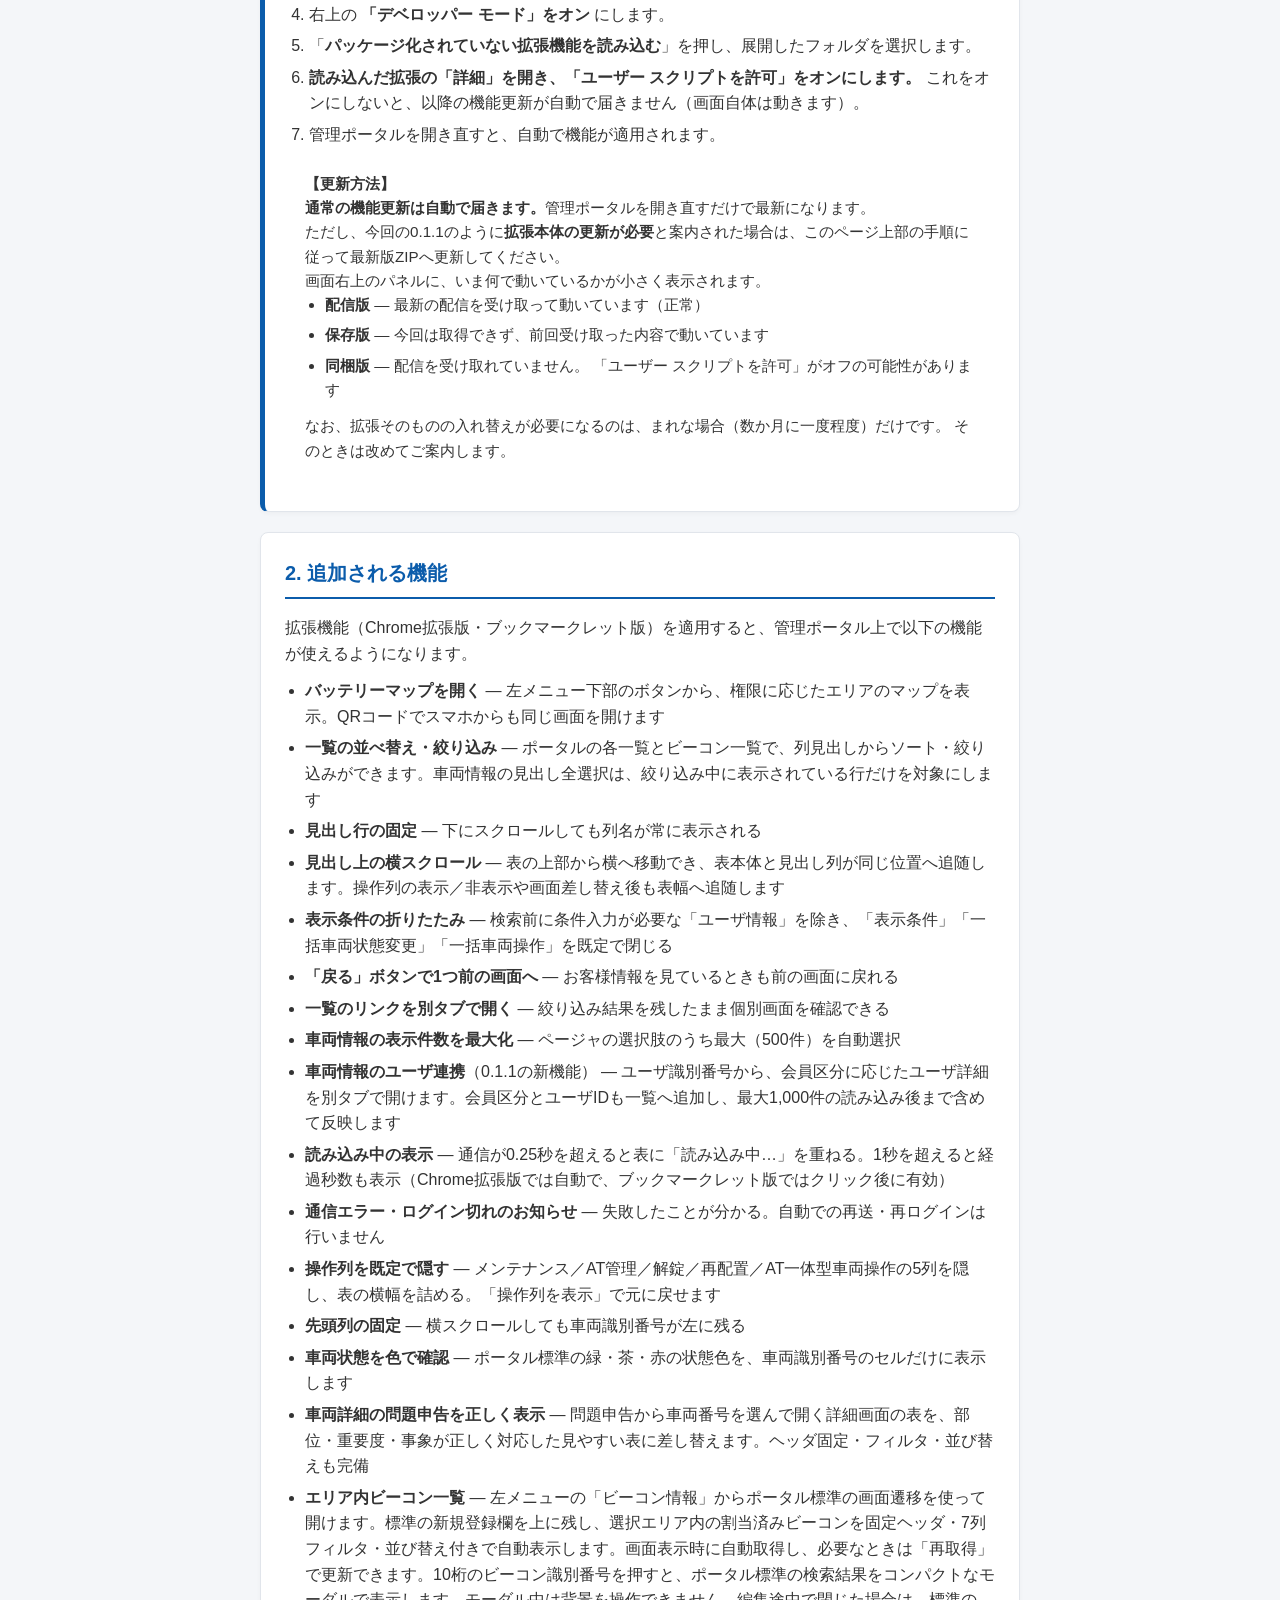
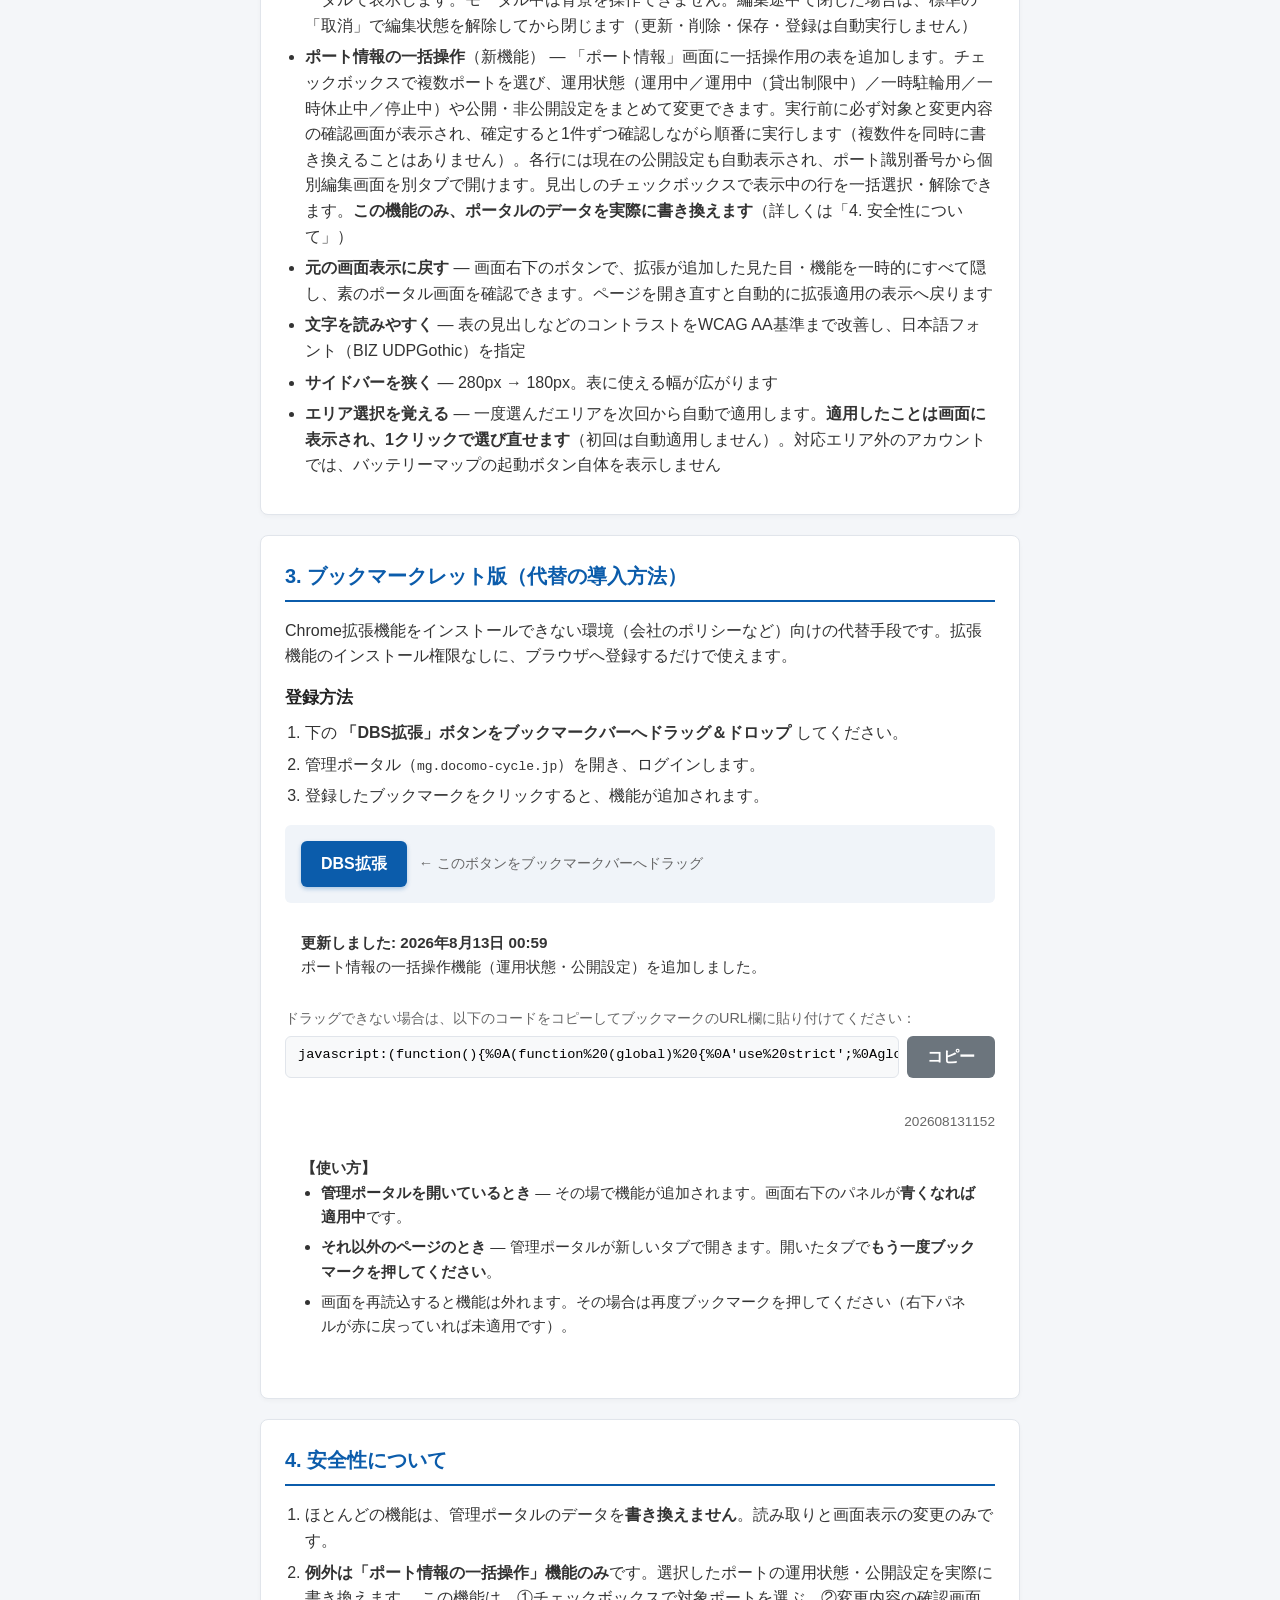
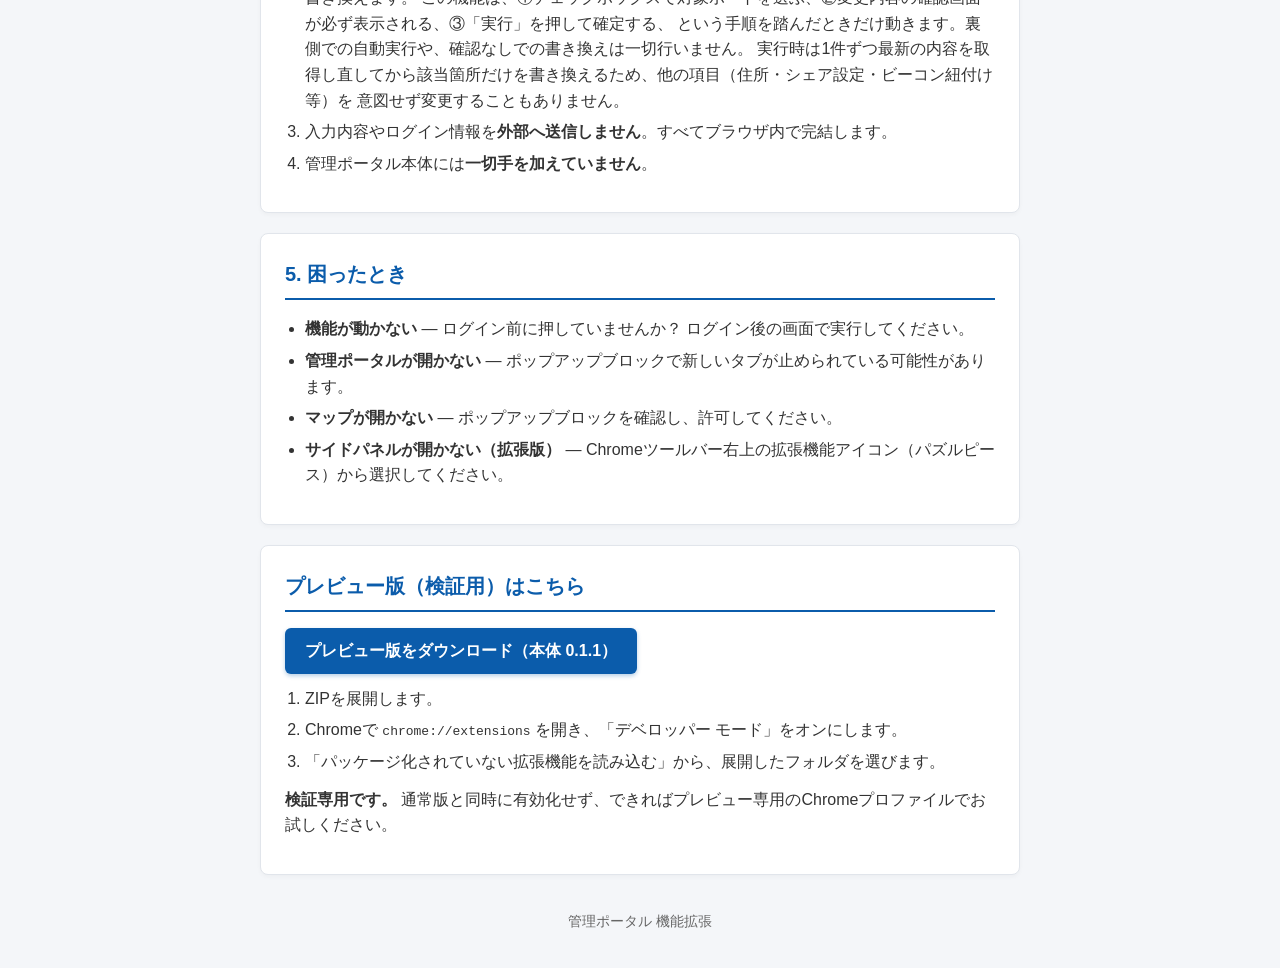
==== commit 469d98af: "release extension 0.1.1 with dual remote channels" ====
--- a/ext/index.html
+++ b/ext/index.html
@@ -15,6 +15,31 @@
     </header>
 
     <main class="content">
+      <section class="card critical-update" id="important-update" aria-labelledby="important-update-title">
+        <p class="update-badge">重要なお知らせ</p>
+        <h2 id="important-update-title">新機能を使うには拡張機能を 0.1.1 へ更新してください</h2>
+        <p class="update-lead">通常の機能更新とは異なり、今回はChrome拡張本体の更新が必要です。旧版 0.1.0 も引き続き従来機能を利用できますが、下記の新機能は更新後に有効になります。</p>
+        <p><a href="dbs-portal-ext.zip" class="btn btn-update">⬇ 最新版 0.1.1 をダウンロード</a></p>
+        <h3>すでに旧版を利用している場合</h3>
+        <ol class="update-steps">
+          <li>上のボタンから最新版ZIPをダウンロードし、展開します。</li>
+          <li>現在Chromeへ読み込んでいる拡張フォルダの中身を、展開した最新版で上書きします。</li>
+          <li><code>chrome://extensions</code> を開き、「DBS管理ポータル拡張」の再読み込みボタンを押します。</li>
+          <li>「詳細」でバージョンが <strong>0.1.1</strong> になったことを確認し、管理ポータルを開き直します。</li>
+        </ol>
+        <p class="update-note">更新までの間も旧版向け配信は継続します。更新案内が表示されても、従来機能が直ちに使えなくなることはありません。</p>
+      </section>
+
+      <section class="card new-features" id="new-features">
+        <h2>今回追加された新機能</h2>
+        <ul>
+          <li><strong>車両情報からユーザ情報へ直接移動</strong> — ユーザ識別番号をリンク化し、7種類の会員区分に応じた正しいユーザ詳細画面を別タブで開きます。</li>
+          <li><strong>会員区分・ユーザIDを車両情報へ追加</strong> — 車両に紐づくユーザを取得し、会員区分とユーザIDを一覧へ表示します。</li>
+          <li><strong>大量データにも対応</strong> — 最大1,000件へ拡張された車両一覧でも、後から読み込まれた行を含む全行へユーザ情報を反映します。</li>
+          <li><strong>車両情報表を見やすく改善</strong> — 列幅と表示順を整え、表示条件を初期状態で折りたたみ、先頭のチェック列から不要な絞り込み欄を除きました。</li>
+        </ul>
+      </section>
+
       <!-- ===== 1. 導入（Chrome拡張） ===== -->
       <section class="card highlight-card" id="extension-section">
         <h2>1. Chrome拡張を導入する</h2>
@@ -41,8 +66,8 @@
 
         <div class="alert alert-info">
           <p><strong>【更新方法】</strong></p>
-          <p><strong>機能の更新は自動で届きます。</strong>管理ポータルを開き直すだけで最新になります。
-            ZIPを取り直す必要はありません。</p>
+          <p><strong>通常の機能更新は自動で届きます。</strong>管理ポータルを開き直すだけで最新になります。</p>
+          <p>ただし、今回の0.1.1のように<strong>拡張本体の更新が必要</strong>と案内された場合は、このページ上部の手順に従って最新版ZIPへ更新してください。</p>
           <p>画面右上のパネルに、いま何で動いているかが小さく表示されます。</p>
           <ul>
             <li><strong>配信版</strong> — 最新の配信を受け取って動いています（正常）</li>
@@ -68,6 +93,7 @@
           <li><strong>「戻る」ボタンで1つ前の画面へ</strong> — お客様情報を見ているときも前の画面に戻れる</li>
           <li><strong>一覧のリンクを別タブで開く</strong> — 絞り込み結果を残したまま個別画面を確認できる</li>
           <li><strong>車両情報の表示件数を最大化</strong> — ページャの選択肢のうち最大（500件）を自動選択</li>
+          <li><strong>車両情報のユーザ連携</strong>（0.1.1の新機能） — ユーザ識別番号から、会員区分に応じたユーザ詳細を別タブで開けます。会員区分とユーザIDも一覧へ追加し、最大1,000件の読み込み後まで含めて反映します</li>
           <li><strong>読み込み中の表示</strong> — 通信が0.25秒を超えると表に「読み込み中…」を重ねる。1秒を超えると経過秒数も表示（Chrome拡張版では自動で、ブックマークレット版ではクリック後に有効）</li>
           <li><strong>通信エラー・ログイン切れのお知らせ</strong> — 失敗したことが分かる。自動での再送・再ログインは行いません</li>
           <li><strong>操作列を既定で隠す</strong> — メンテナンス／AT管理／解錠／再配置／AT一体型車両操作の5列を隠し、表の横幅を詰める。「操作列を表示」で元に戻せます</li>
--- a/ext/style.css
+++ b/ext/style.css
@@ -15,6 +15,8 @@
   --notice-border: #bae7ff;
   --status-blue: #0b5cab;
   --status-red: #d9534f;
+  --critical-red: #a32900;
+  --critical-bg: #fff0d9;
 }
 
 * {
@@ -93,6 +95,72 @@
 /* 強調カード */
 .highlight-card {
   border-left: 5px solid var(--primary-color);
+}
+
+/* 拡張本体の更新が必要なときの最優先案内 */
+.critical-update {
+  border: 4px solid var(--critical-red);
+  background: var(--critical-bg);
+  box-shadow: 0 6px 18px rgba(102, 28, 0, 0.22);
+}
+
+.critical-update h2 {
+  color: #7a2100;
+  border-bottom-color: var(--critical-red);
+  font-size: 1.4rem;
+}
+
+.update-badge {
+  display: inline-block;
+  margin-bottom: 10px;
+  padding: 4px 12px;
+  border-radius: 999px;
+  background: var(--critical-red);
+  color: #ffffff;
+  font-weight: 800;
+  letter-spacing: 0.06em;
+}
+
+.update-lead {
+  font-size: 1.05rem;
+  font-weight: 700;
+}
+
+.btn-update {
+  width: 100%;
+  padding: 13px 20px;
+  background: #b93600;
+  color: #ffffff;
+  font-size: 1.08rem;
+  box-shadow: 0 3px 7px rgba(102, 28, 0, 0.3);
+}
+
+.btn-update:hover {
+  background: #8d2905;
+}
+
+.update-steps {
+  background: #ffffff;
+  border: 1px solid #e3a277;
+  border-radius: 6px;
+  padding: 12px 16px 12px 38px;
+}
+
+.update-note {
+  margin-top: 12px;
+  padding: 10px 12px;
+  border-left: 4px solid #b96a00;
+  background: #fff8eb;
+  font-weight: 600;
+}
+
+.new-features {
+  border-left: 5px solid #16834a;
+}
+
+.new-features h2 {
+  color: #126b3e;
+  border-bottom-color: #16834a;
 }
 
 .lead-text {
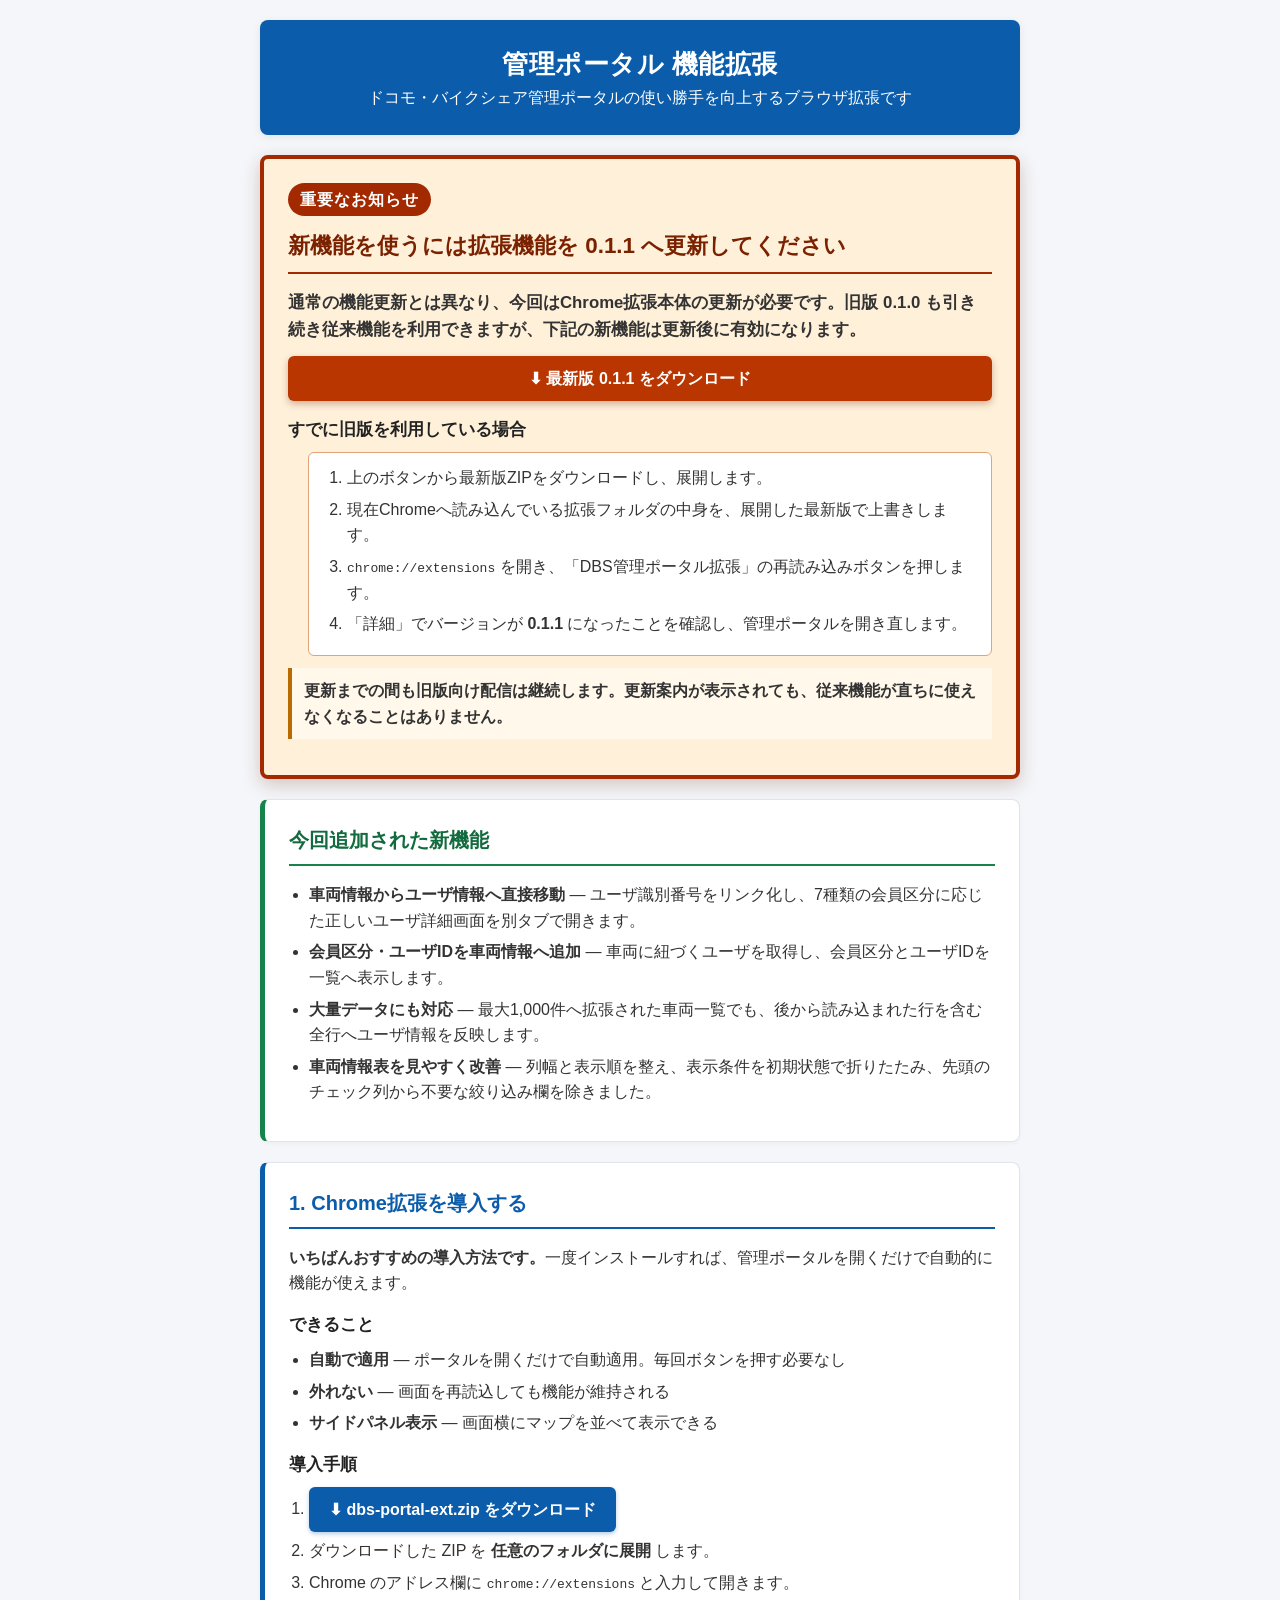
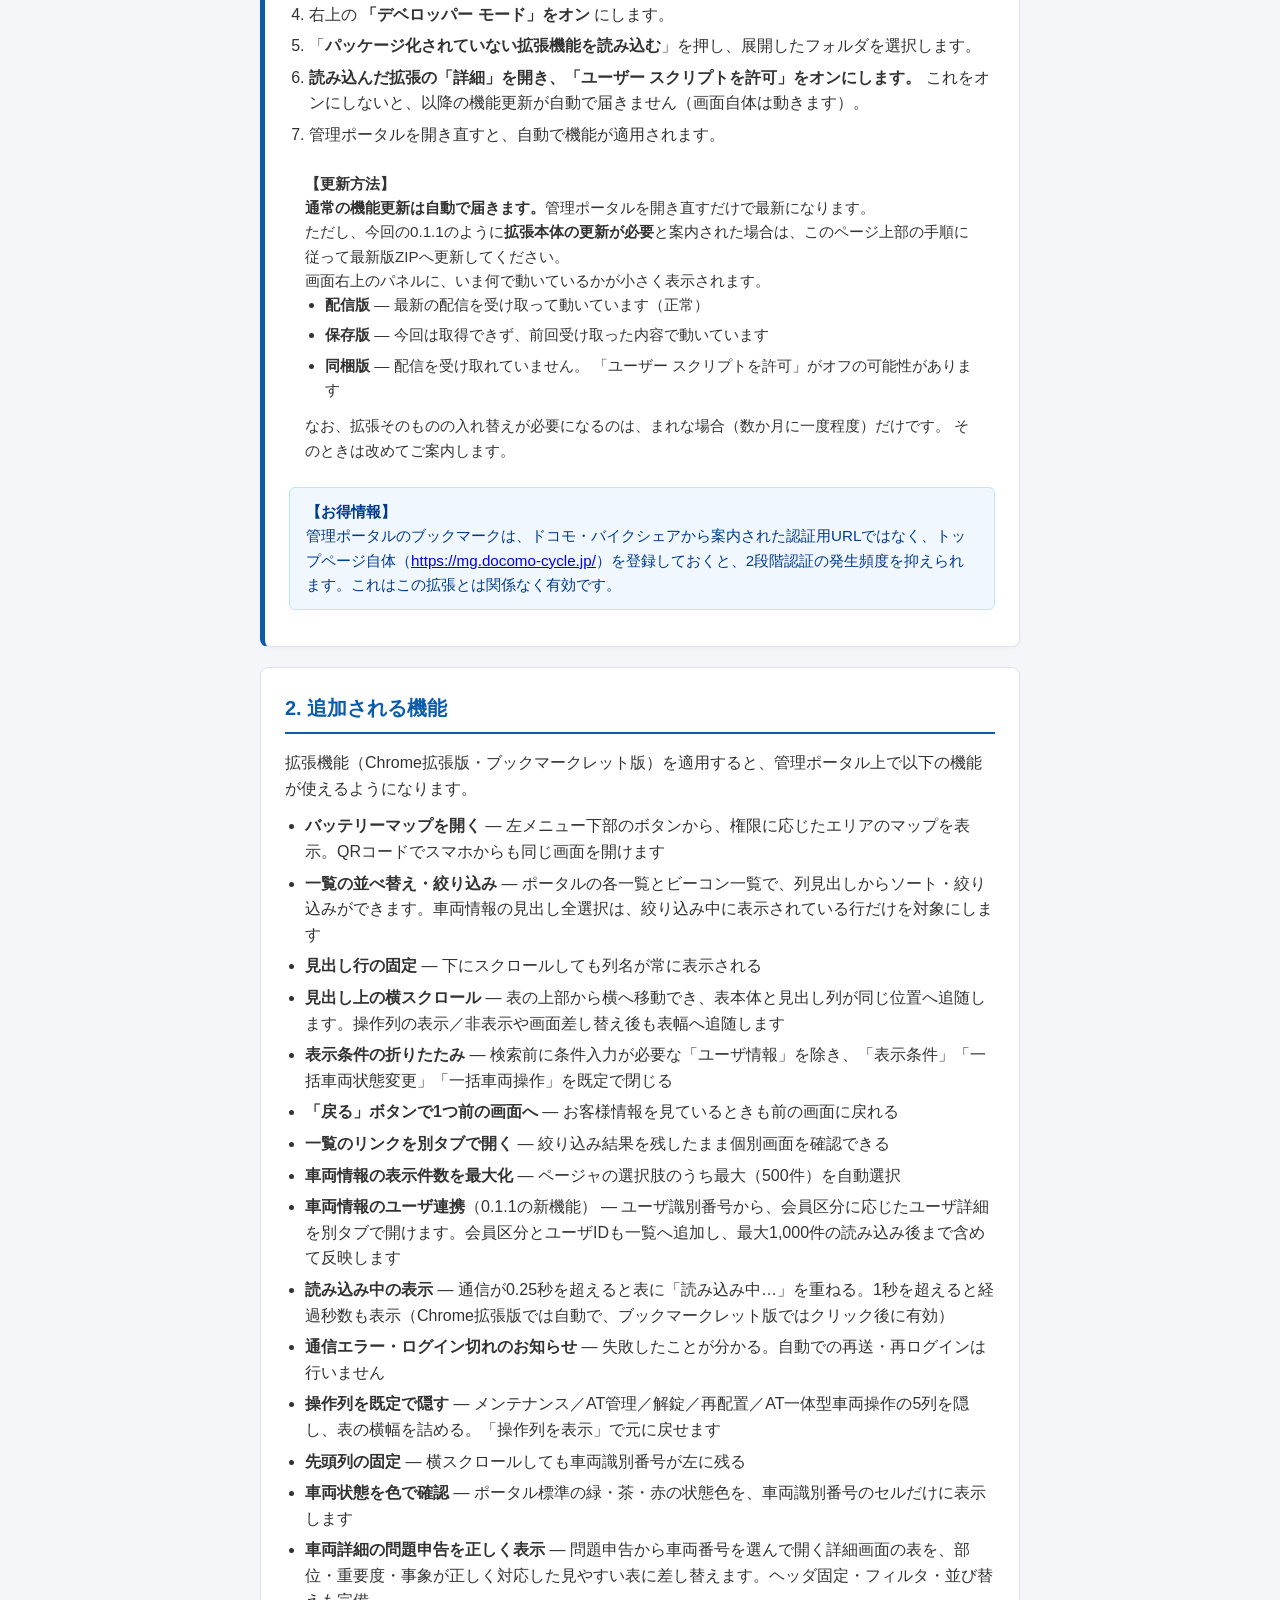
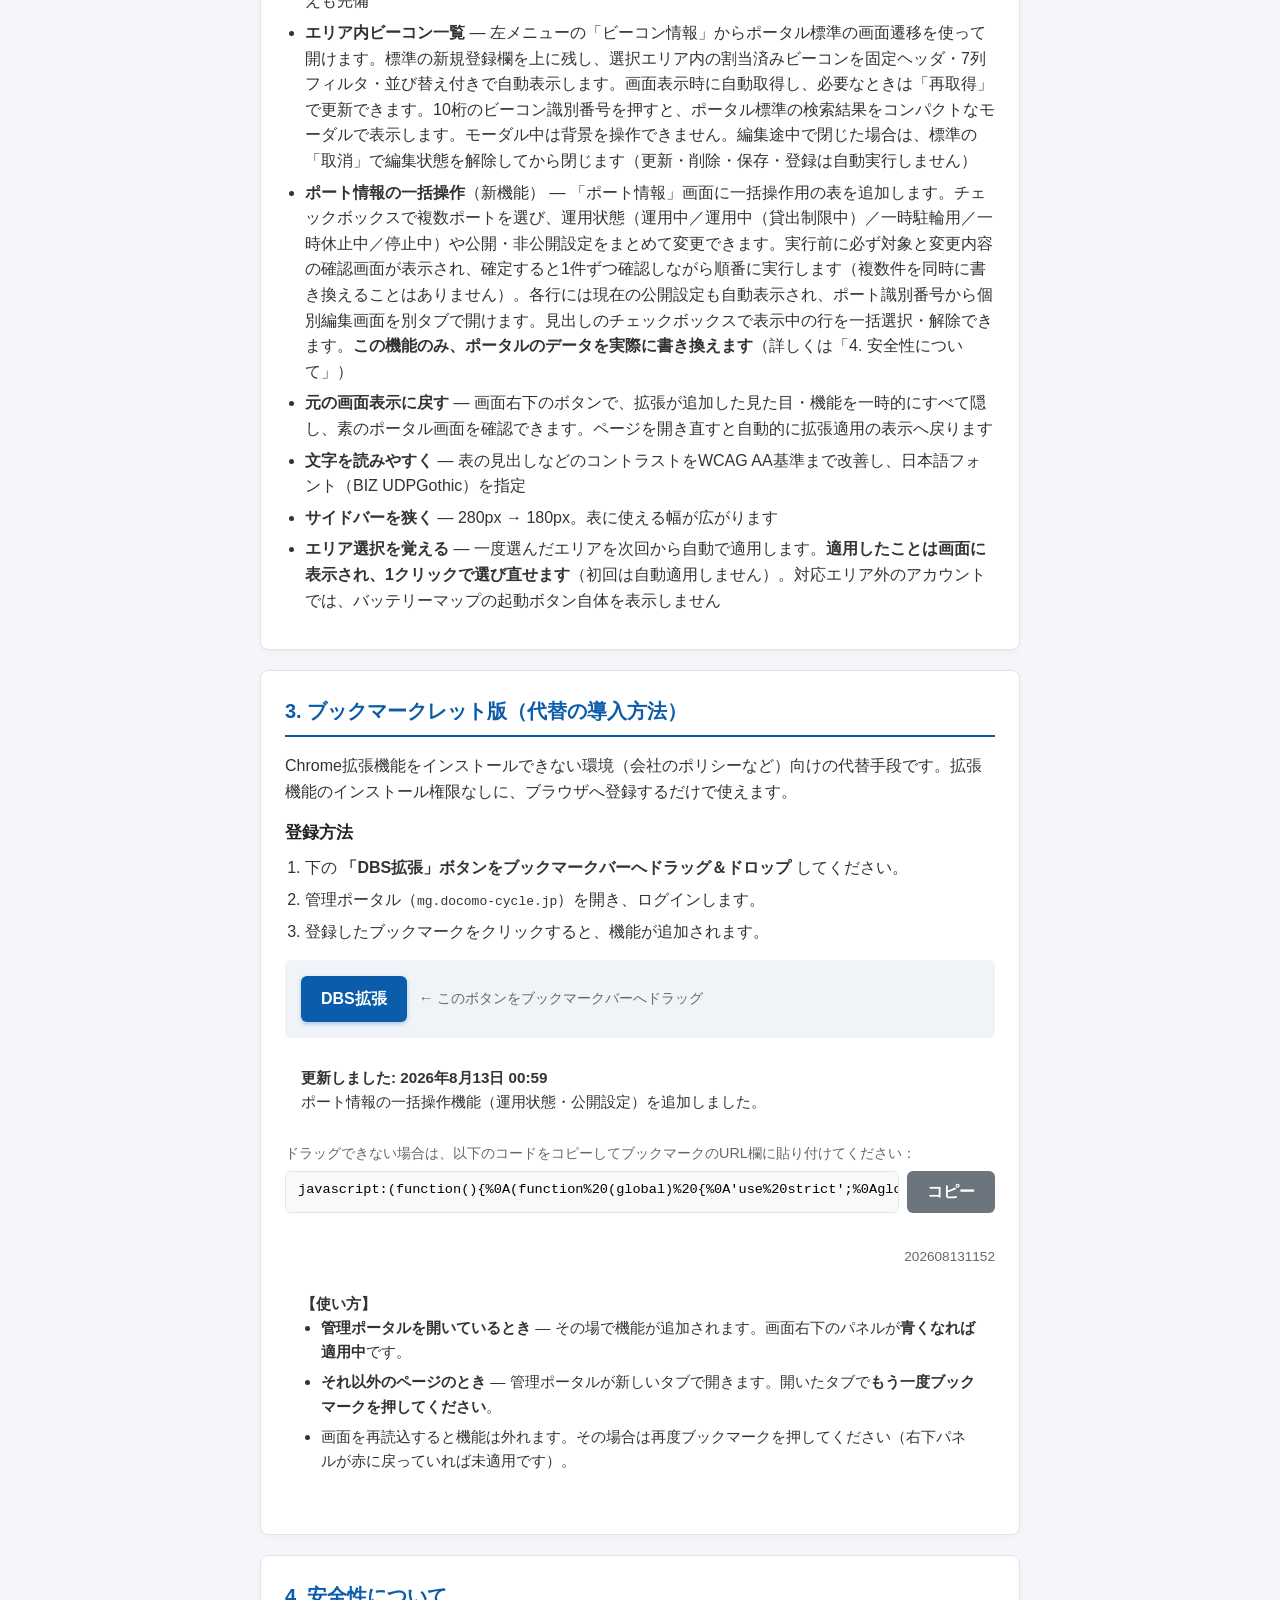
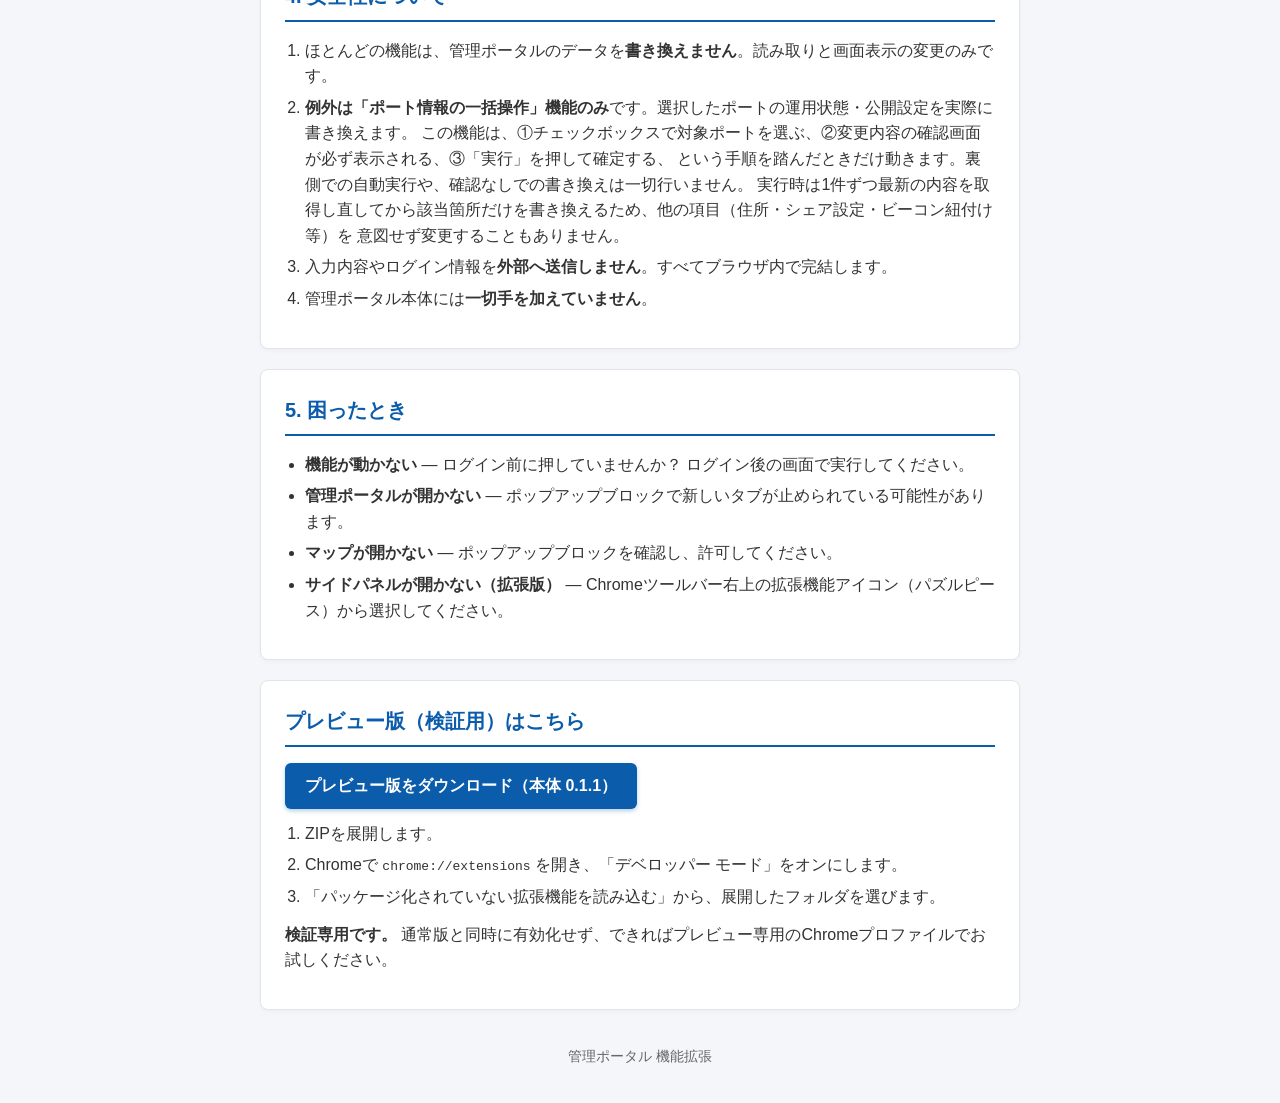
==== commit 9f551a1f: "docs(ext): 案内ページにお得情報（管理ポータルURL登録Tips）を追記" ====
--- a/ext/index.html
+++ b/ext/index.html
@@ -77,6 +77,11 @@
           </ul>
           <p>なお、拡張そのものの入れ替えが必要になるのは、まれな場合（数か月に一度程度）だけです。
             そのときは改めてご案内します。</p>
+        </div>
+
+        <div class="alert alert-notice">
+          <p><strong>【お得情報】</strong></p>
+          <p>管理ポータルのブックマークは、ドコモ・バイクシェアから案内された認証用URLではなく、トップページ自体（<a href="https://mg.docomo-cycle.jp/" target="_blank" rel="noopener noreferrer">https://mg.docomo-cycle.jp/</a>）を登録しておくと、2段階認証の発生頻度を抑えられます。これはこの拡張とは関係なく有効です。</p>
         </div>
       </section>
 
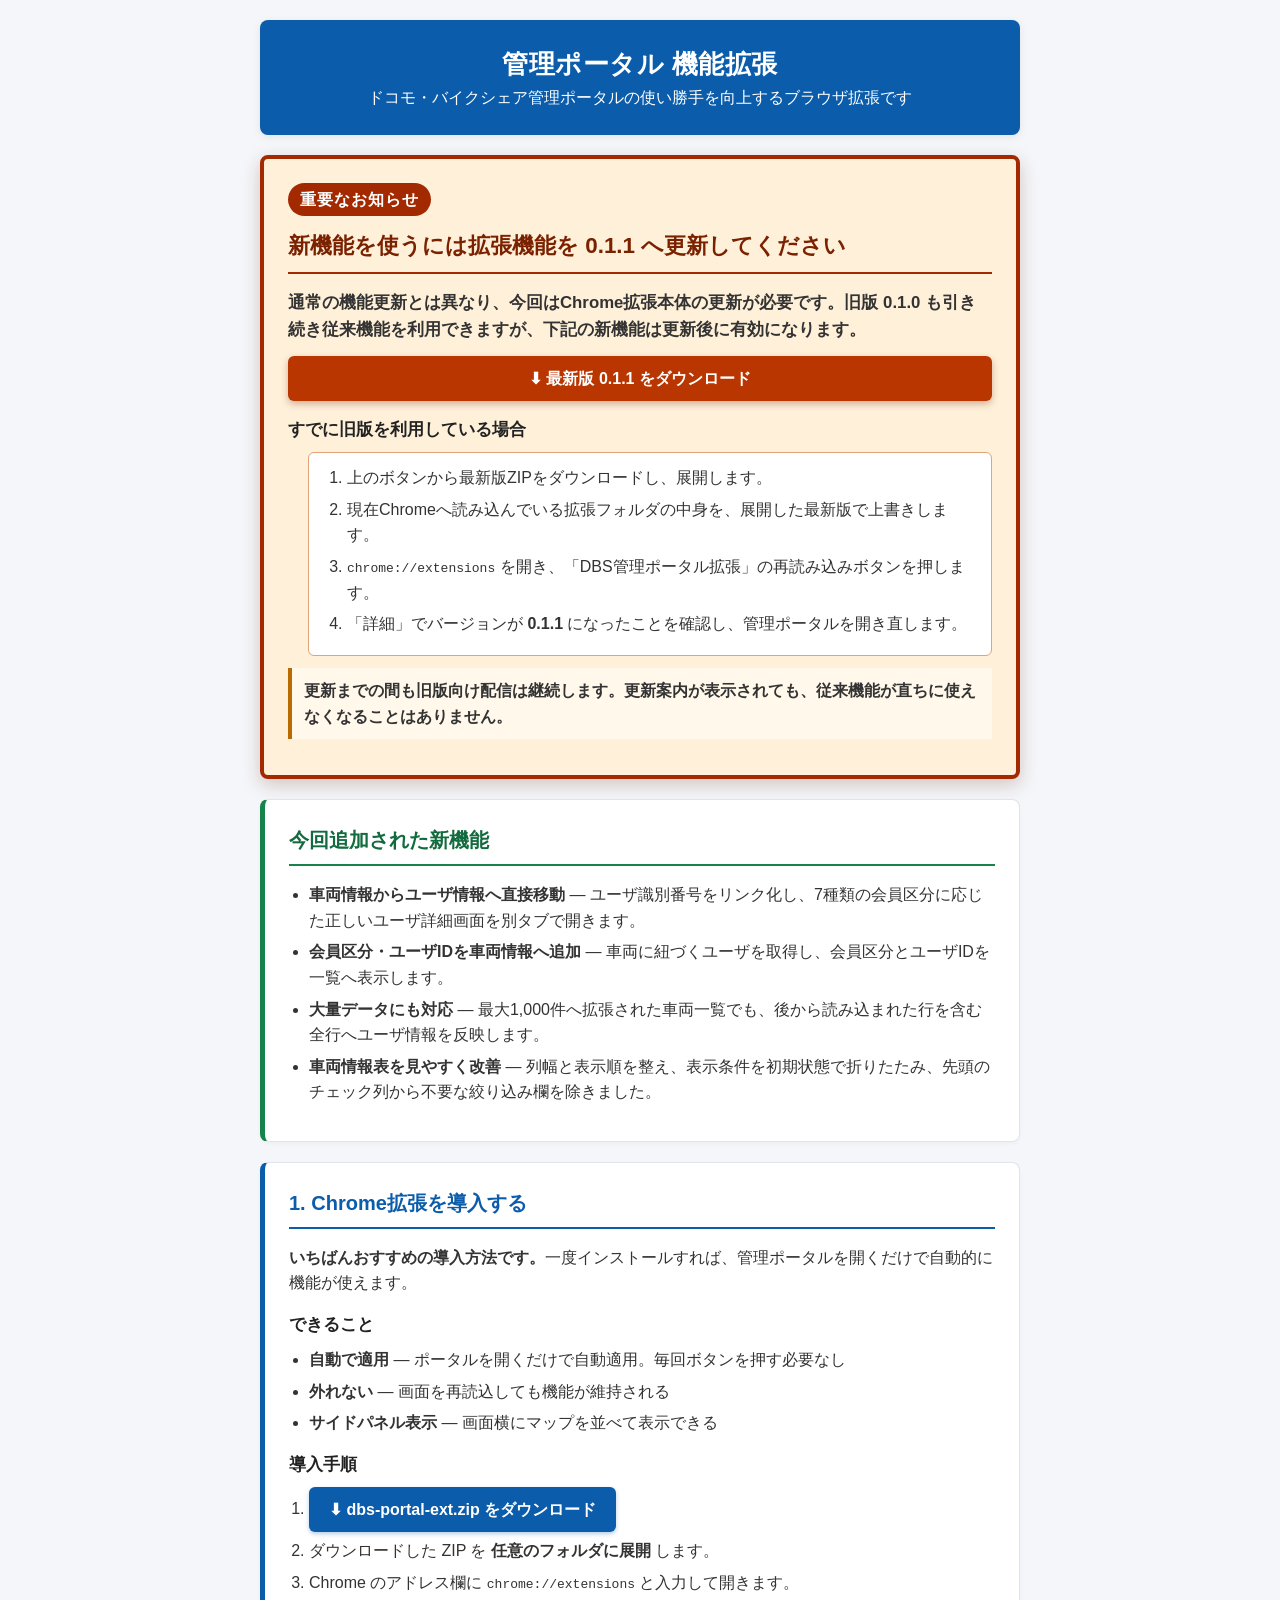
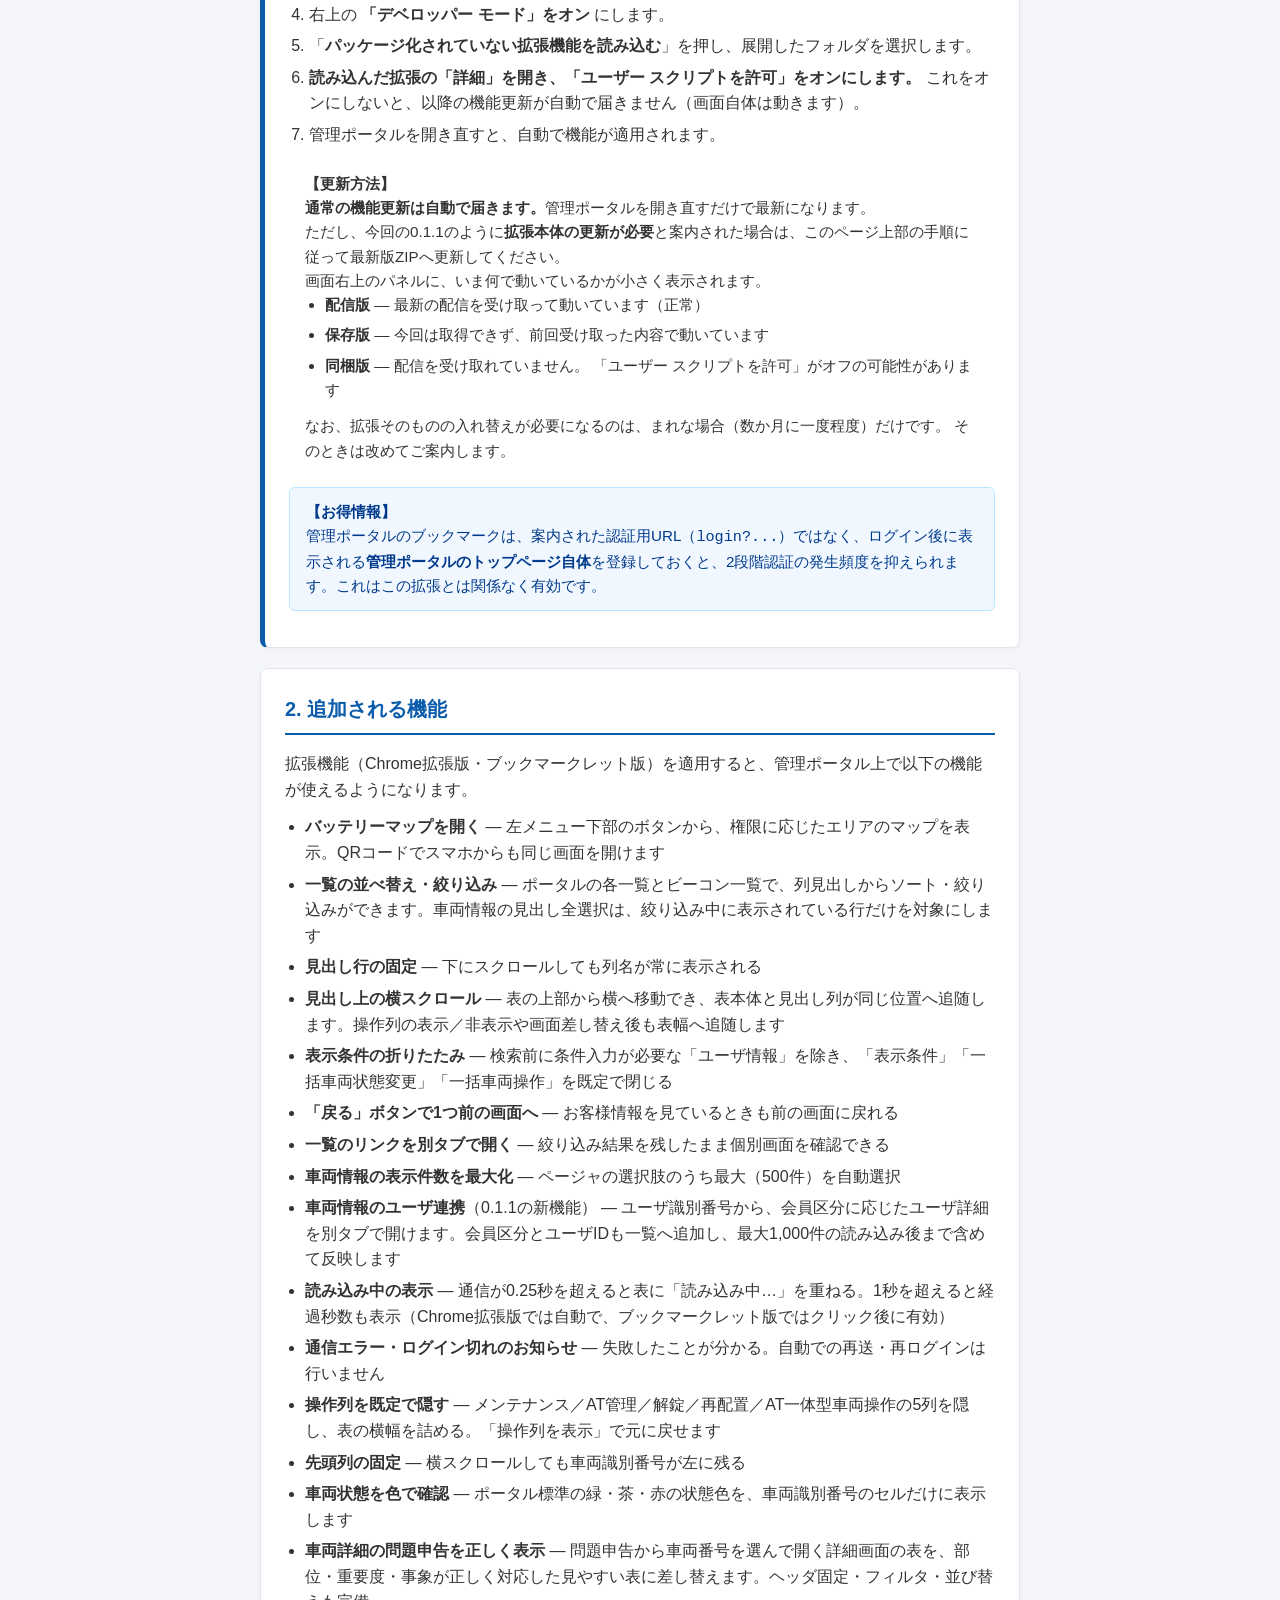
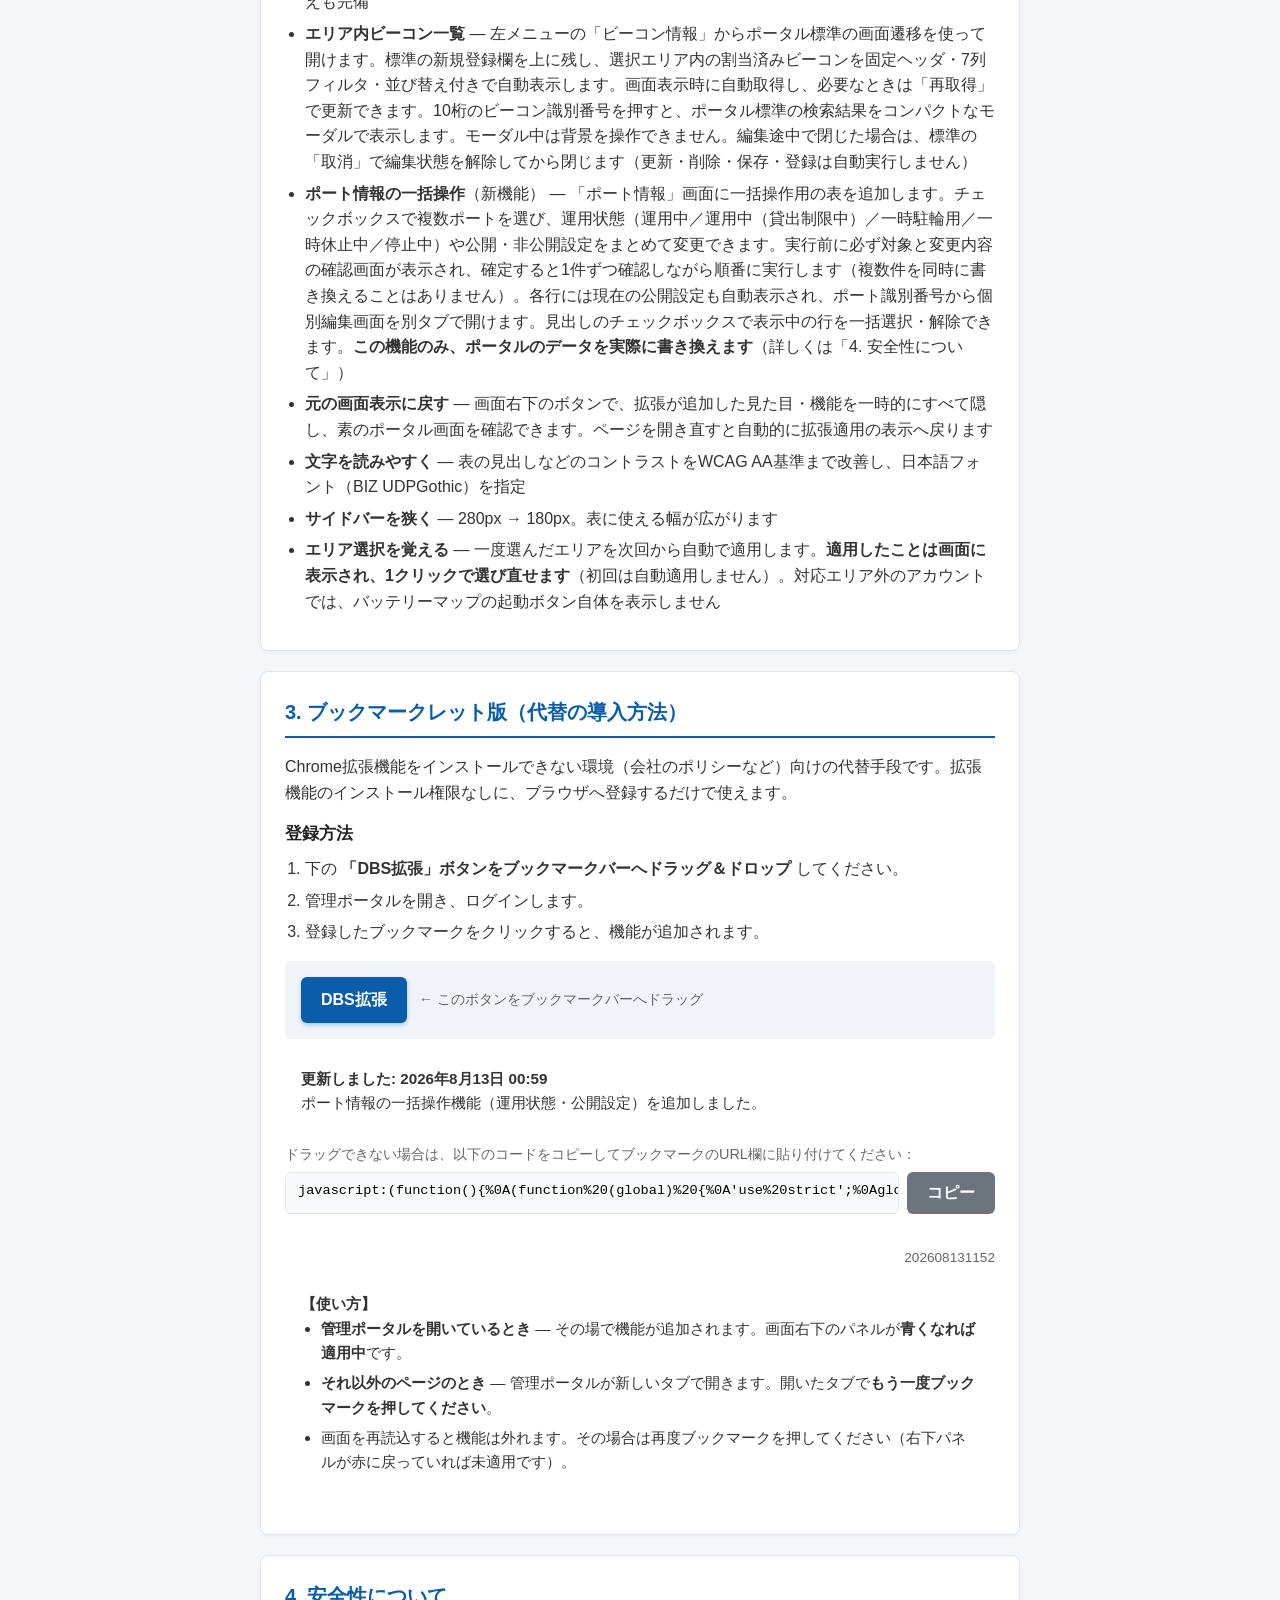
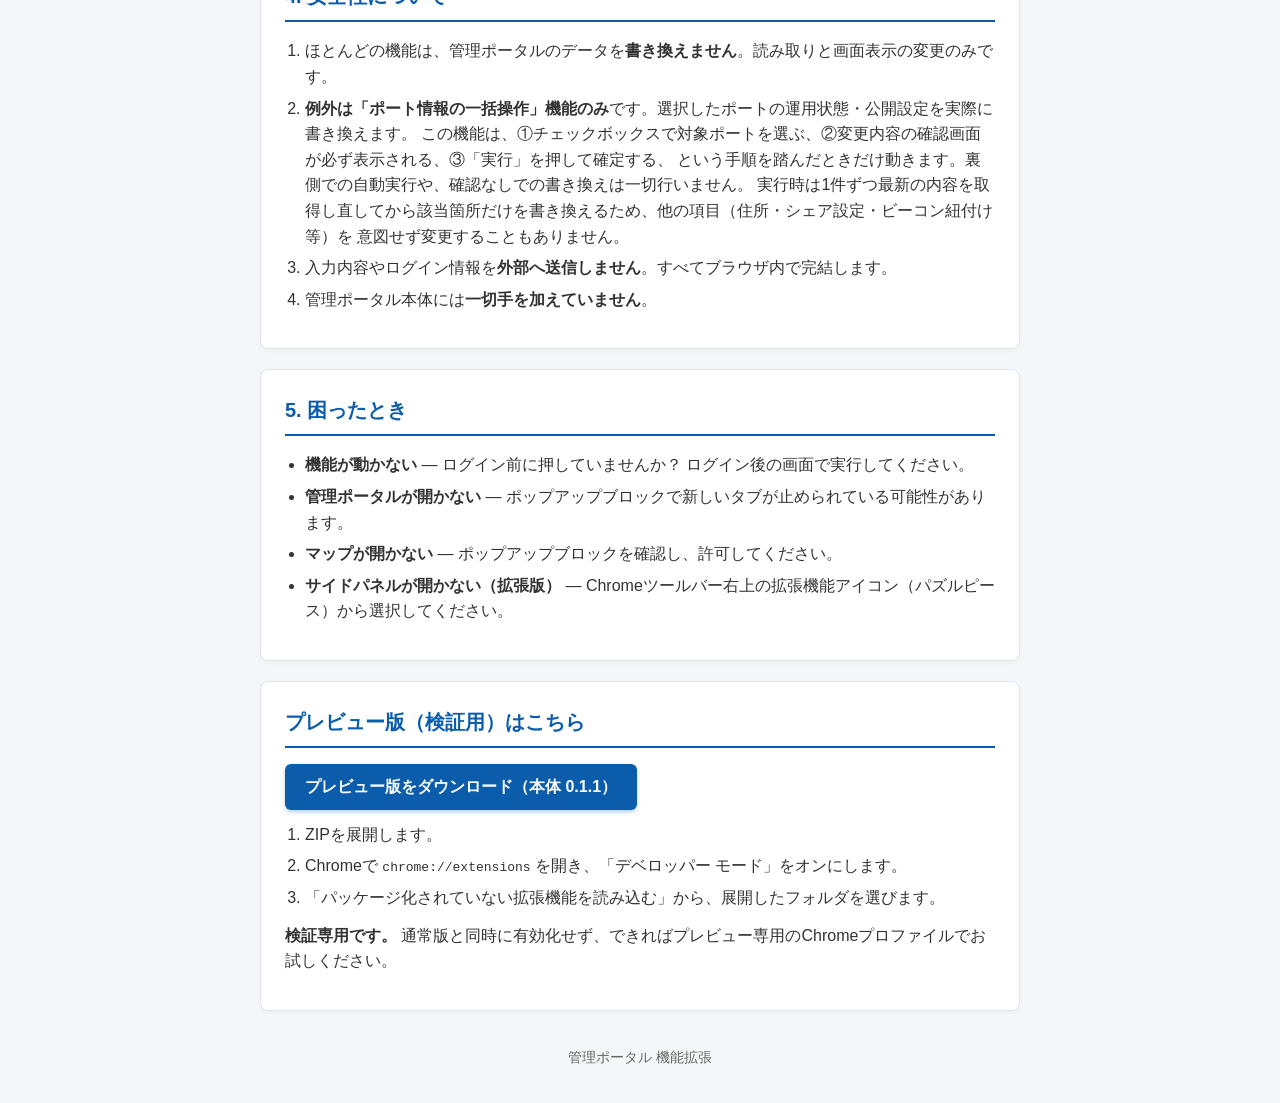
==== commit f8be5a4f: "chore: publish static web assets and R2 relay server" ====
--- a/ext/index.html
+++ b/ext/index.html
@@ -1,4 +1,4 @@
-﻿<!DOCTYPE html>
+<!DOCTYPE html>
 <html lang="ja">
 <head>
   <meta charset="utf-8">
@@ -81,7 +81,7 @@
 
         <div class="alert alert-notice">
           <p><strong>【お得情報】</strong></p>
-          <p>管理ポータルのブックマークは、ドコモ・バイクシェアから案内された認証用URLではなく、トップページ自体（<a href="https://mg.docomo-cycle.jp/" target="_blank" rel="noopener noreferrer">https://mg.docomo-cycle.jp/</a>）を登録しておくと、2段階認証の発生頻度を抑えられます。これはこの拡張とは関係なく有効です。</p>
+          <p>管理ポータルのブックマークは、案内された認証用URL（<code>login?...</code>）ではなく、ログイン後に表示される<strong>管理ポータルのトップページ自体</strong>を登録しておくと、2段階認証の発生頻度を抑えられます。これはこの拡張とは関係なく有効です。</p>
         </div>
       </section>
 
@@ -123,7 +123,7 @@
           <h3>登録方法</h3>
           <ol>
             <li>下の <strong>「DBS拡張」ボタンをブックマークバーへドラッグ＆ドロップ</strong> してください。</li>
-            <li>管理ポータル（<code>mg.docomo-cycle.jp</code>）を開き、ログインします。</li>
+            <li>管理ポータルを開き、ログインします。</li>
             <li>登録したブックマークをクリックすると、機能が追加されます。</li>
           </ol>
 
